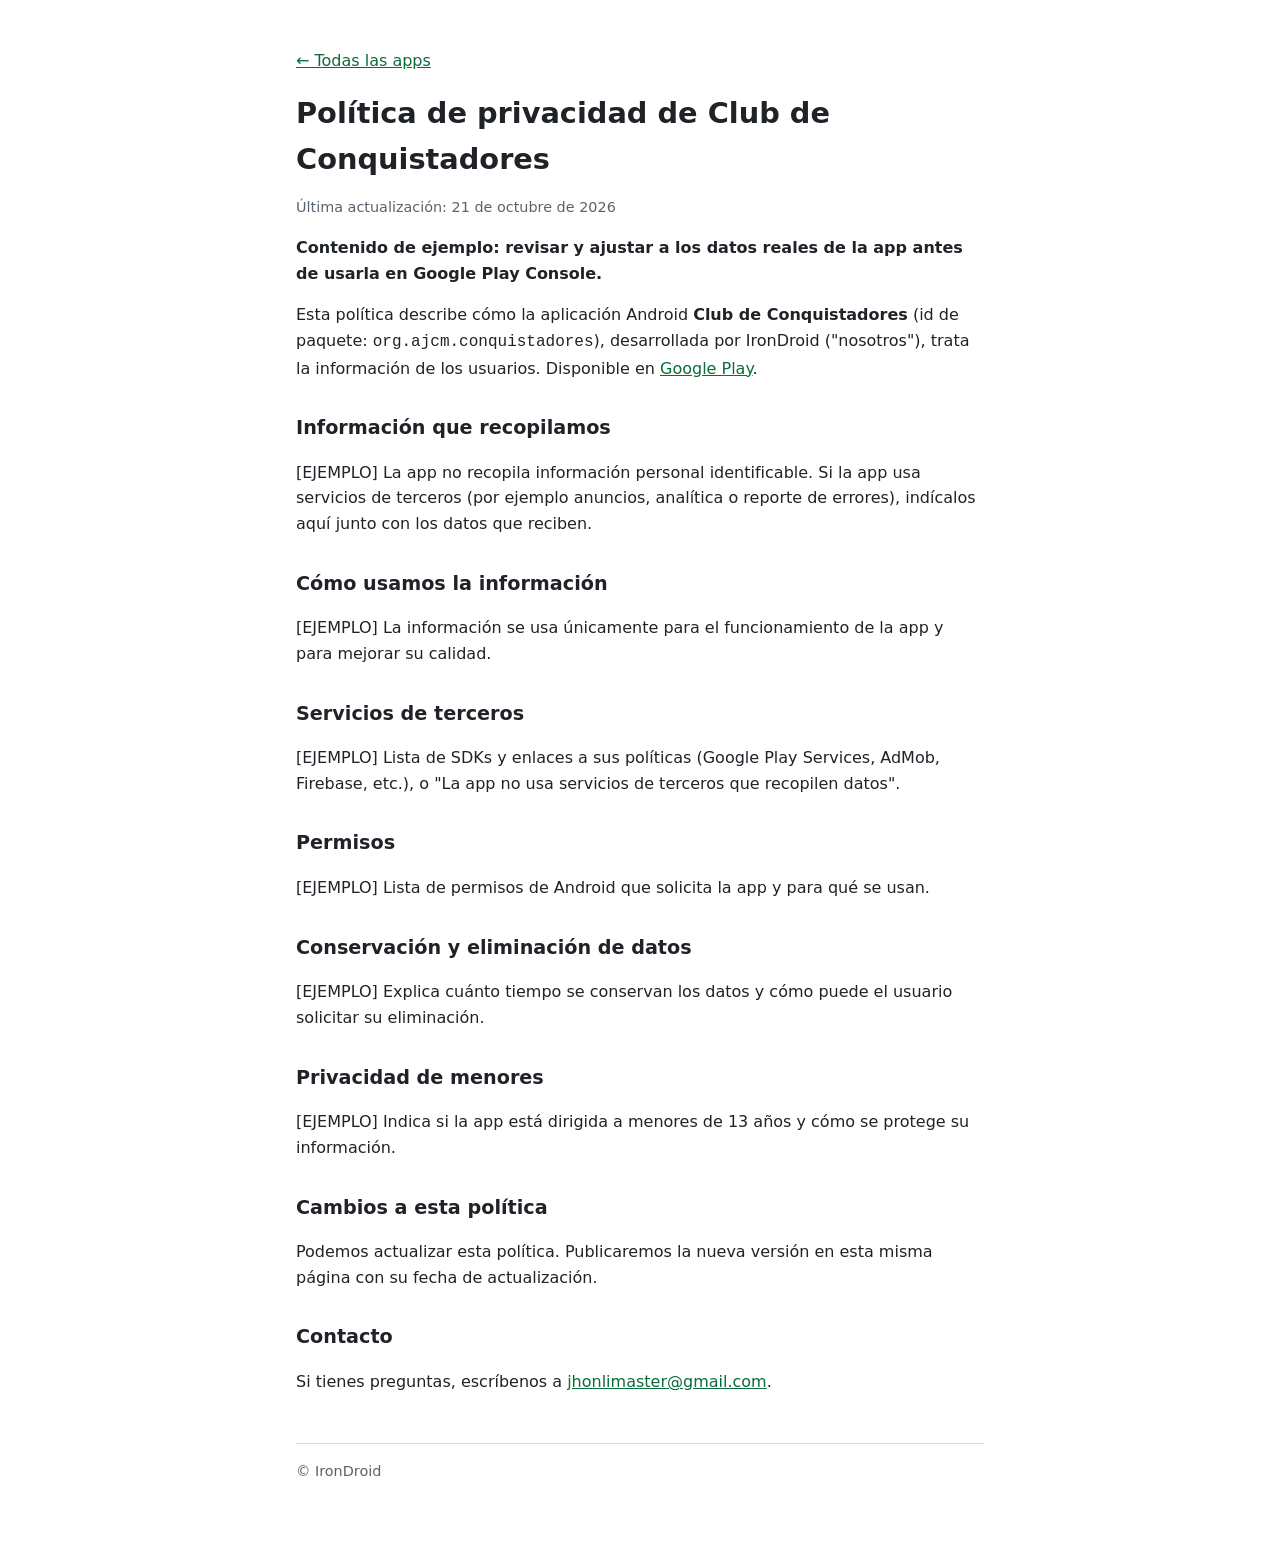
==== club-de-conquistadores/index.html @ 16258e54 "Add privacy policy site for IronDroid apps Co-Authored-By: Claude Sonnet 5.5 <noreply@anthropic.com>" ====
<!doctype html>
<html lang="es">
<head>
<meta charset="utf-8">
<meta name="viewport" content="width=device-width, initial-scale=1">
<title>Política de privacidad – Club de Conquistadores</title>
<link rel="stylesheet" href="../assets/style.css">
</head>
<body>
<main>
<p><a href="../">← Todas las apps</a></p>
<h1>Política de privacidad de Club de Conquistadores</h1>
<p class="muted">Última actualización: 21 de octubre de 2026</p>
<p><strong>Contenido de ejemplo: revisar y ajustar a los datos reales de la app antes de usarla en Google Play Console.</strong></p>

<p>Esta política describe cómo la aplicación Android <strong>Club de Conquistadores</strong> (id de paquete: <code>org.ajcm.conquistadores</code>), desarrollada por IronDroid ("nosotros"), trata la información de los usuarios. Disponible en <a href="https://play.google.com/store/apps/details?id=org.ajcm.conquistadores">Google Play</a>.</p>

<h2>Información que recopilamos</h2>
<p>[EJEMPLO] La app no recopila información personal identificable. Si la app usa servicios de terceros (por ejemplo anuncios, analítica o reporte de errores), indícalos aquí junto con los datos que reciben.</p>

<h2>Cómo usamos la información</h2>
<p>[EJEMPLO] La información se usa únicamente para el funcionamiento de la app y para mejorar su calidad.</p>

<h2>Servicios de terceros</h2>
<p>[EJEMPLO] Lista de SDKs y enlaces a sus políticas (Google Play Services, AdMob, Firebase, etc.), o "La app no usa servicios de terceros que recopilen datos".</p>

<h2>Permisos</h2>
<p>[EJEMPLO] Lista de permisos de Android que solicita la app y para qué se usan.</p>

<h2>Conservación y eliminación de datos</h2>
<p>[EJEMPLO] Explica cuánto tiempo se conservan los datos y cómo puede el usuario solicitar su eliminación.</p>

<h2>Privacidad de menores</h2>
<p>[EJEMPLO] Indica si la app está dirigida a menores de 13 años y cómo se protege su información.</p>

<h2>Cambios a esta política</h2>
<p>Podemos actualizar esta política. Publicaremos la nueva versión en esta misma página con su fecha de actualización.</p>

<h2>Contacto</h2>
<p>Si tienes preguntas, escríbenos a <a href="mailto:jhonlimaster@gmail.com">jhonlimaster@gmail.com</a>.</p>

<footer class="muted">© IronDroid</footer>
</main>
</body>
</html>
---- assets/style.css ----
:root { --bg:#fff; --fg:#1f2328; --muted:#59636e; --accent:#0b6b3a; --line:#d1d9e0; }
@media (prefers-color-scheme: dark) {
  :root { --bg:#0d1117; --fg:#e6edf3; --muted:#9198a1; --accent:#4ade80; --line:#30363d; }
}
* { box-sizing: border-box; }
body { margin:0; background:var(--bg); color:var(--fg); font:16px/1.6 system-ui,-apple-system,Segoe UI,Roboto,sans-serif; }
main { max-width:720px; margin:0 auto; padding:32px 16px 64px; }
h1 { font-size:1.8rem; margin:0 0 .5rem; }
h2 { font-size:1.2rem; margin-top:2rem; }
a { color:var(--accent); }
.muted { color:var(--muted); font-size:.9rem; }
.apps { list-style:none; padding:0; margin:1.5rem 0; display:grid; gap:12px; }
.apps a { display:block; padding:14px 16px; border:1px solid var(--line); border-radius:10px; text-decoration:none; font-weight:600; }
.apps a:hover { border-color:var(--accent); }
.apps span { display:block; font-weight:400; color:var(--muted); font-size:.9rem; }
footer { margin-top:3rem; padding-top:1rem; border-top:1px solid var(--line); }
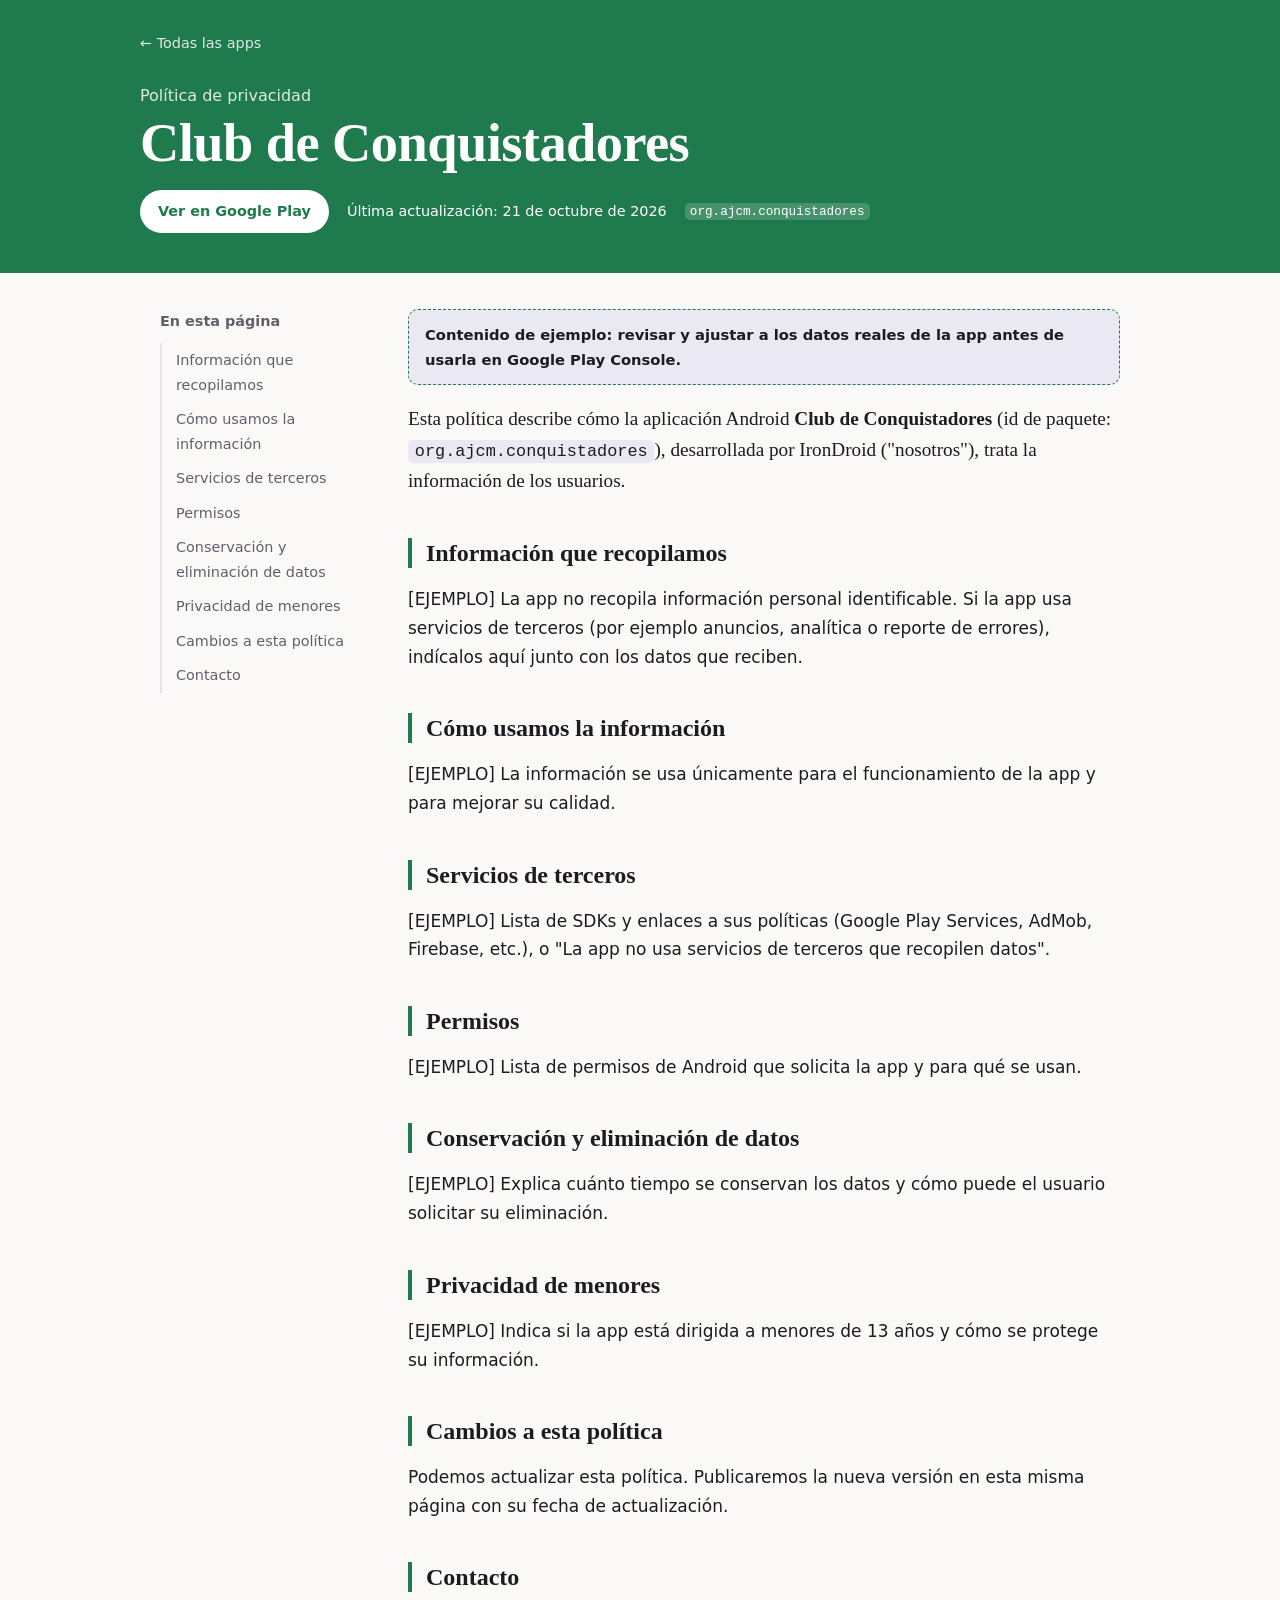
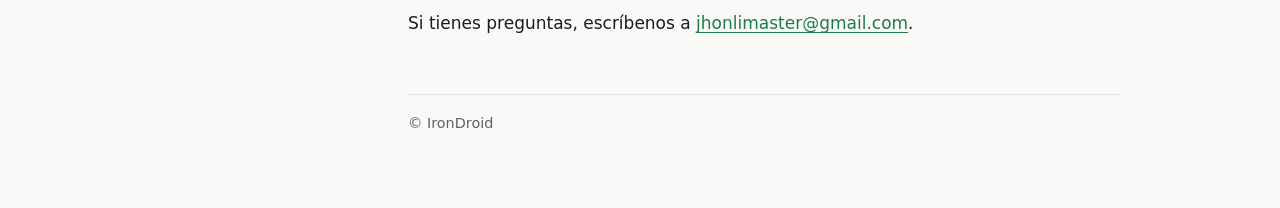
==== commit 07a29672: "Redesign privacy policy pages and home Co-Authored-By: Claude Sonnet 5.5 <noreply@anthropic.com>" ====
--- a/club-de-conquistadores/index.html
+++ b/club-de-conquistadores/index.html
@@ -6,40 +6,45 @@
 <title>Política de privacidad – Club de Conquistadores</title>
 <link rel="stylesheet" href="../assets/style.css">
 </head>
-<body>
-<main>
-<p><a href="../">← Todas las apps</a></p>
-<h1>Política de privacidad de Club de Conquistadores</h1>
-<p class="muted">Última actualización: 21 de octubre de 2026</p>
-<p><strong>Contenido de ejemplo: revisar y ajustar a los datos reales de la app antes de usarla en Google Play Console.</strong></p>
+<body class="app-club">
+<header class="hero"><div>
+<a class="back" href="../">← Todas las apps</a>
+<h1><small>Política de privacidad</small>Club de Conquistadores</h1>
+<div class="meta"><a class="btn" href="https://play.google.com/store/apps/details?id=org.ajcm.conquistadores">Ver en Google Play</a><span>Última actualización: 21 de octubre de 2026</span><code>org.ajcm.conquistadores</code></div>
+</div></header>
+<div class="layout">
+<nav class="toc" aria-label="Contenido"><p>En esta página</p><ol><li><a href="#informacion-que-recopilamos">Información que recopilamos</a></li><li><a href="#como-usamos-la-informacion">Cómo usamos la información</a></li><li><a href="#servicios-de-terceros">Servicios de terceros</a></li><li><a href="#permisos">Permisos</a></li><li><a href="#conservacion-y-eliminacion-de-datos">Conservación y eliminación de datos</a></li><li><a href="#privacidad-de-menores">Privacidad de menores</a></li><li><a href="#cambios-a-esta-politica">Cambios a esta política</a></li><li><a href="#contacto">Contacto</a></li></ol></nav>
+<article>
+<div class="notice"><p><strong>Contenido de ejemplo: revisar y ajustar a los datos reales de la app antes de usarla en Google Play Console.</strong></p></div>
+<p>Esta política describe cómo la aplicación Android <strong>Club de Conquistadores</strong> (id de paquete: <code>org.ajcm.conquistadores</code>), desarrollada por IronDroid ("nosotros"), trata la información de los usuarios.</p>
 
-<p>Esta política describe cómo la aplicación Android <strong>Club de Conquistadores</strong> (id de paquete: <code>org.ajcm.conquistadores</code>), desarrollada por IronDroid ("nosotros"), trata la información de los usuarios. Disponible en <a href="https://play.google.com/store/apps/details?id=org.ajcm.conquistadores">Google Play</a>.</p>
 
-<h2>Información que recopilamos</h2>
+<h2 id="informacion-que-recopilamos">Información que recopilamos</h2>
 <p>[EJEMPLO] La app no recopila información personal identificable. Si la app usa servicios de terceros (por ejemplo anuncios, analítica o reporte de errores), indícalos aquí junto con los datos que reciben.</p>
 
-<h2>Cómo usamos la información</h2>
+<h2 id="como-usamos-la-informacion">Cómo usamos la información</h2>
 <p>[EJEMPLO] La información se usa únicamente para el funcionamiento de la app y para mejorar su calidad.</p>
 
-<h2>Servicios de terceros</h2>
+<h2 id="servicios-de-terceros">Servicios de terceros</h2>
 <p>[EJEMPLO] Lista de SDKs y enlaces a sus políticas (Google Play Services, AdMob, Firebase, etc.), o "La app no usa servicios de terceros que recopilen datos".</p>
 
-<h2>Permisos</h2>
+<h2 id="permisos">Permisos</h2>
 <p>[EJEMPLO] Lista de permisos de Android que solicita la app y para qué se usan.</p>
 
-<h2>Conservación y eliminación de datos</h2>
+<h2 id="conservacion-y-eliminacion-de-datos">Conservación y eliminación de datos</h2>
 <p>[EJEMPLO] Explica cuánto tiempo se conservan los datos y cómo puede el usuario solicitar su eliminación.</p>
 
-<h2>Privacidad de menores</h2>
+<h2 id="privacidad-de-menores">Privacidad de menores</h2>
 <p>[EJEMPLO] Indica si la app está dirigida a menores de 13 años y cómo se protege su información.</p>
 
-<h2>Cambios a esta política</h2>
+<h2 id="cambios-a-esta-politica">Cambios a esta política</h2>
 <p>Podemos actualizar esta política. Publicaremos la nueva versión en esta misma página con su fecha de actualización.</p>
 
-<h2>Contacto</h2>
+<h2 id="contacto">Contacto</h2>
 <p>Si tienes preguntas, escríbenos a <a href="mailto:jhonlimaster@gmail.com">jhonlimaster@gmail.com</a>.</p>
 
 <footer class="muted">© IronDroid</footer>
-</main>
+</article>
+</div>
 </body>
 </html>
--- a/assets/style.css
+++ b/assets/style.css
@@ -1,16 +1,72 @@
-:root { --bg:#fff; --fg:#1f2328; --muted:#59636e; --accent:#0b6b3a; --line:#d1d9e0; }
+:root {
+  --bg:#faf9f7; --surface:#fff; --fg:#1c1b1f; --muted:#625f6b; --line:#e4e1ea;
+  --accent:#4338ca; --accent-ink:#fff; --tint:color-mix(in srgb, var(--accent) 9%, var(--bg));
+  --serif:"Iowan Old Style","Palatino Linotype",Palatino,"Book Antiqua",Georgia,serif;
+  --sans:system-ui,-apple-system,"Segoe UI",Roboto,sans-serif;
+}
 @media (prefers-color-scheme: dark) {
-  :root { --bg:#0d1117; --fg:#e6edf3; --muted:#9198a1; --accent:#4ade80; --line:#30363d; }
+  :root { --bg:#111015; --surface:#1a1920; --fg:#ece9f2; --muted:#a29fae; --line:#2e2c38; --accent-ink:#111015; }
 }
-* { box-sizing: border-box; }
-body { margin:0; background:var(--bg); color:var(--fg); font:16px/1.6 system-ui,-apple-system,Segoe UI,Roboto,sans-serif; }
-main { max-width:720px; margin:0 auto; padding:32px 16px 64px; }
-h1 { font-size:1.8rem; margin:0 0 .5rem; }
-h2 { font-size:1.2rem; margin-top:2rem; }
-a { color:var(--accent); }
+.app-hiad    { --accent:#a3213f; }
+.app-joven   { --accent:#6d4aff; }
+.app-coleapp { --accent:#d9480f; }
+.app-club    { --accent:#1f7a4d; }
+.app-pathfinder { --accent:#1e4fb8; }
+@media (prefers-color-scheme: dark) {
+  .app-hiad    { --accent:#f0728a; }
+  .app-joven   { --accent:#a590ff; }
+  .app-coleapp { --accent:#ff9a5c; }
+  .app-club    { --accent:#4fd18b; }
+  .app-pathfinder { --accent:#7aa5ff; }
+}
+* { box-sizing:border-box; }
+html { scroll-behavior:smooth; }
+body { margin:0; background:var(--bg); color:var(--fg); font:17px/1.7 var(--sans); }
+a { color:var(--accent); text-underline-offset:3px; }
+code { font:.88em ui-monospace,SFMono-Regular,Menlo,monospace; background:var(--tint); padding:.1em .4em; border-radius:5px; }
 .muted { color:var(--muted); font-size:.9rem; }
-.apps { list-style:none; padding:0; margin:1.5rem 0; display:grid; gap:12px; }
-.apps a { display:block; padding:14px 16px; border:1px solid var(--line); border-radius:10px; text-decoration:none; font-weight:600; }
-.apps a:hover { border-color:var(--accent); }
-.apps span { display:block; font-weight:400; color:var(--muted); font-size:.9rem; }
-footer { margin-top:3rem; padding-top:1rem; border-top:1px solid var(--line); }
+
+/* Cabecera de cada política */
+.hero { background:var(--accent); color:var(--accent-ink); padding:28px 20px 40px; }
+.hero > div { max-width:1000px; margin:0 auto; }
+.hero a.back { color:inherit; opacity:.85; font-size:.9rem; text-decoration:none; }
+.hero a.back:hover { opacity:1; text-decoration:underline; }
+.hero h1 { margin:28px 0 6px; font:700 clamp(2rem,6vw,3.4rem)/1.05 var(--serif); letter-spacing:-.01em; }
+.hero h1 small { display:block; font:500 1rem/1.4 var(--sans); letter-spacing:0; opacity:.85; margin-bottom:8px; }
+.hero .meta { display:flex; flex-wrap:wrap; gap:10px 18px; align-items:center; margin-top:18px; font-size:.9rem; }
+.hero .meta code { background:rgb(255 255 255 / .18); color:inherit; }
+.btn { display:inline-block; padding:9px 18px; border-radius:999px; background:var(--accent-ink); color:var(--accent); font-weight:600; text-decoration:none; }
+.btn:hover { transform:translateY(-1px); }
+@media (prefers-color-scheme: dark) { .hero { color:#111015; } .hero .meta code { background:rgb(0 0 0 / .15); } }
+
+/* Cuerpo */
+.layout { max-width:1000px; margin:0 auto; padding:36px 20px 72px; display:grid; grid-template-columns:200px minmax(0,1fr); gap:48px; }
+.toc { position:sticky; top:24px; align-self:start; font-size:.9rem; }
+.toc p { margin:0 0 10px; font-weight:600; color:var(--muted); }
+.toc ol { list-style:none; margin:0; padding:0; border-left:2px solid var(--line); }
+.toc a { display:block; padding:5px 0 5px 14px; margin-left:-2px; border-left:2px solid transparent; color:var(--muted); text-decoration:none; }
+.toc a:hover { color:var(--accent); border-left-color:var(--accent); }
+article { max-width:68ch; }
+article > p:first-of-type { font:1.2rem/1.6 var(--serif); }
+article h2 { font:700 1.5rem/1.25 var(--serif); margin:2.6rem 0 .6rem; padding-left:14px; border-left:4px solid var(--accent); scroll-margin-top:20px; }
+.notice { background:var(--tint); border:1px dashed var(--accent); border-radius:10px; padding:12px 16px; font-size:.92rem; }
+.notice p { margin:0; }
+footer { margin-top:3.5rem; padding-top:1rem; border-top:1px solid var(--line); }
+@media (max-width:760px) {
+  .layout { grid-template-columns:1fr; gap:20px; padding-top:24px; }
+  .toc { position:static; }
+  .toc ol { display:flex; flex-wrap:wrap; gap:6px; border:0; }
+  .toc a { border:1px solid var(--line); border-radius:999px; padding:4px 12px; margin:0; }
+}
+
+/* Página principal */
+.home { max-width:860px; margin:0 auto; padding:56px 20px 72px; }
+.home h1 { font:700 clamp(2.2rem,7vw,3.6rem)/1.05 var(--serif); margin:0 0 12px; letter-spacing:-.01em; }
+.home > p { color:var(--muted); max-width:52ch; }
+.apps { list-style:none; padding:0; margin:2.2rem 0; display:grid; gap:14px; grid-template-columns:repeat(auto-fill,minmax(250px,1fr)); }
+.apps li { background:var(--surface); border:1px solid var(--line); border-top:6px solid var(--accent); border-radius:12px; }
+.apps a { display:block; height:100%; padding:18px; color:var(--fg); text-decoration:none; font:700 1.15rem/1.3 var(--serif); }
+.apps li:hover { border-color:var(--accent); transform:translateY(-2px); }
+.apps span { display:block; margin-top:6px; font:400 .92rem/1.5 var(--sans); color:var(--muted); }
+.apps li { transition:transform .15s; }
+@media (prefers-reduced-motion:reduce) { .apps li, .btn { transition:none; transform:none !important; } html { scroll-behavior:auto; } }
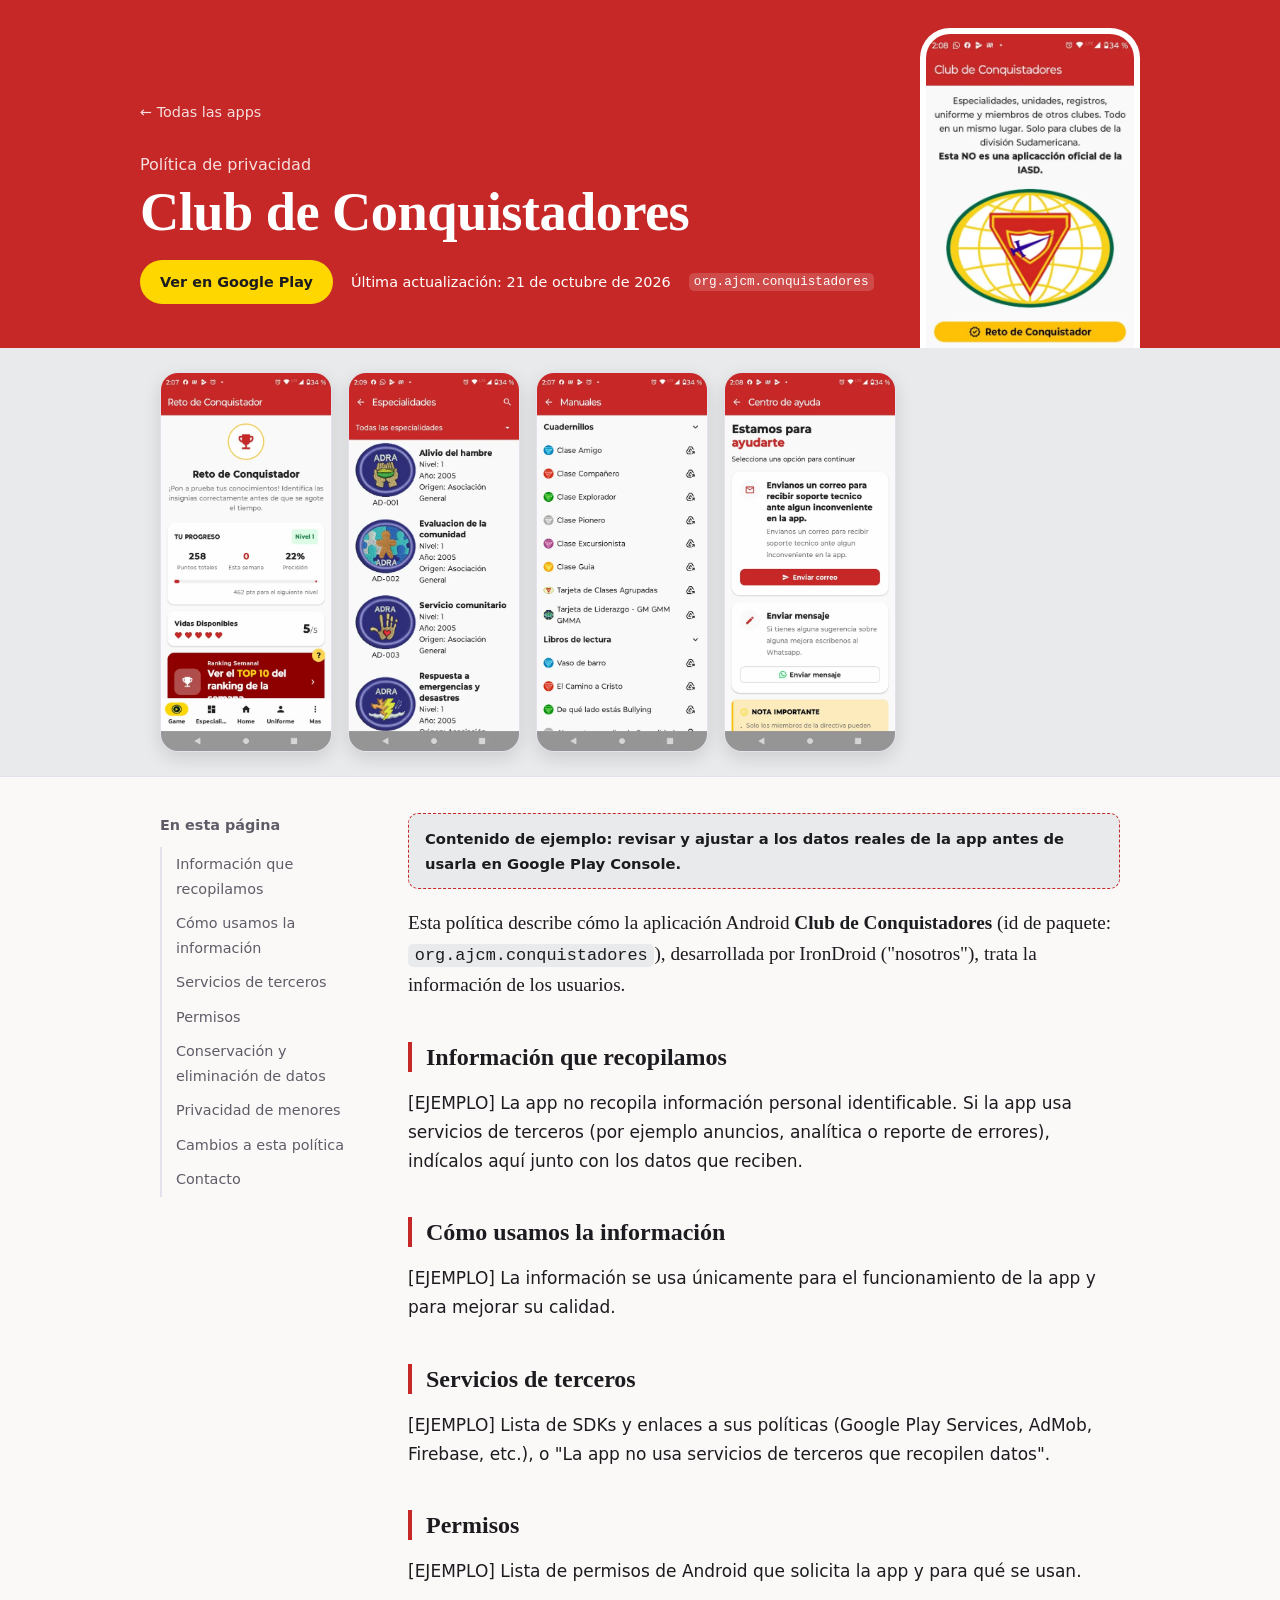
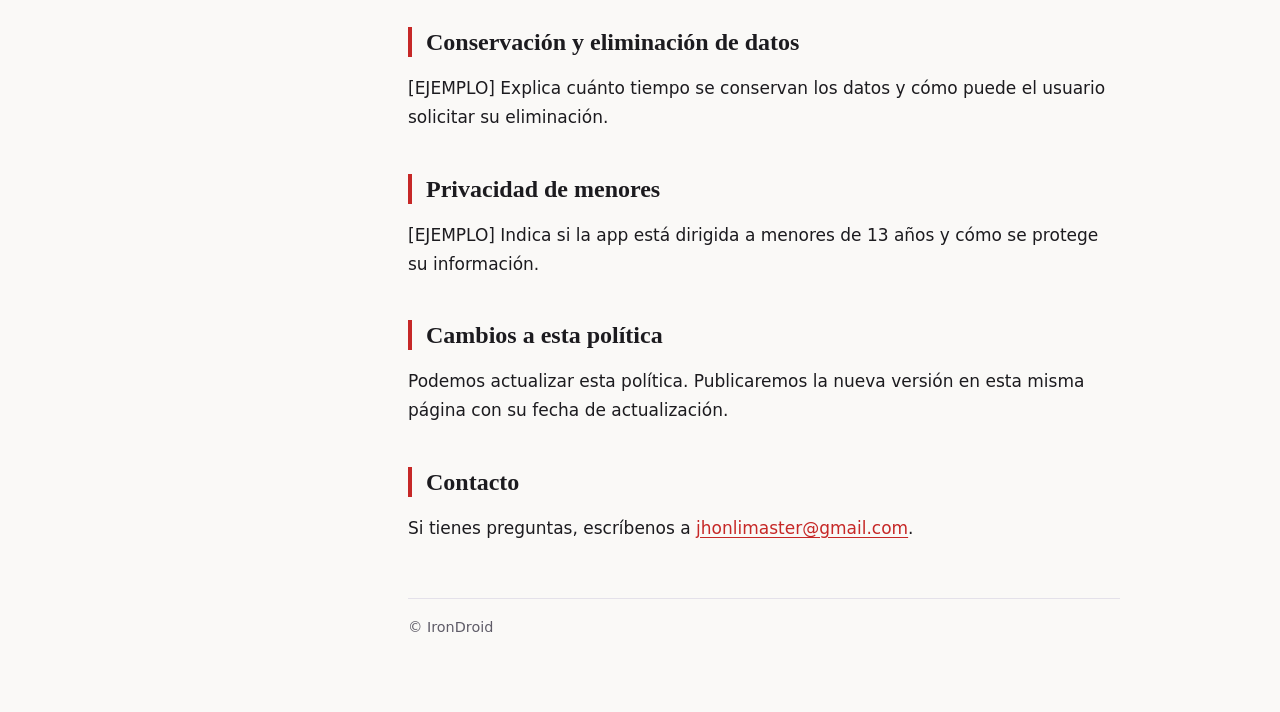
==== commit 76926d9d: "Redesign with app colors and screenshots Co-Authored-By: Claude Sonnet 5.5 <noreply@anthropic.com>" ====
--- a/club-de-conquistadores/index.html
+++ b/club-de-conquistadores/index.html
@@ -7,11 +7,22 @@
 <link rel="stylesheet" href="../assets/style.css">
 </head>
 <body class="app-club">
-<header class="hero"><div>
+<header class="hero"><div class="hero-in">
+<div class="hero-text">
 <a class="back" href="../">← Todas las apps</a>
 <h1><small>Política de privacidad</small>Club de Conquistadores</h1>
 <div class="meta"><a class="btn" href="https://play.google.com/store/apps/details?id=org.ajcm.conquistadores">Ver en Google Play</a><span>Última actualización: 21 de octubre de 2026</span><code>org.ajcm.conquistadores</code></div>
+</div>
+<img class="hero-shot" src="../assets/img/club-de-conquistadores/web/1.webp" width="480" height="1067" alt="Pantalla principal del Club de Conquistadores">
 </div></header>
+<section class="shots" aria-label="Capturas de pantalla de Club de Conquistadores">
+<ul tabindex="0">
+<li><img src="../assets/img/club-de-conquistadores/web/2.webp" width="480" height="1067" alt="Reto de Conquistador con progreso y vidas" loading="lazy"></li>
+<li><img src="../assets/img/club-de-conquistadores/web/3.webp" width="480" height="1067" alt="Catálogo de especialidades" loading="lazy"></li>
+<li><img src="../assets/img/club-de-conquistadores/web/4.webp" width="480" height="1067" alt="Manuales, cuadernillos y libros de lectura" loading="lazy"></li>
+<li><img src="../assets/img/club-de-conquistadores/web/5.webp" width="480" height="1067" alt="Centro de ayuda" loading="lazy"></li>
+</ul>
+</section>
 <div class="layout">
 <nav class="toc" aria-label="Contenido"><p>En esta página</p><ol><li><a href="#informacion-que-recopilamos">Información que recopilamos</a></li><li><a href="#como-usamos-la-informacion">Cómo usamos la información</a></li><li><a href="#servicios-de-terceros">Servicios de terceros</a></li><li><a href="#permisos">Permisos</a></li><li><a href="#conservacion-y-eliminacion-de-datos">Conservación y eliminación de datos</a></li><li><a href="#privacidad-de-menores">Privacidad de menores</a></li><li><a href="#cambios-a-esta-politica">Cambios a esta política</a></li><li><a href="#contacto">Contacto</a></li></ol></nav>
 <article>
--- a/assets/style.css
+++ b/assets/style.css
@@ -1,43 +1,57 @@
+/* Tokens base. Cada app define --brand, --link, --cta y --on-cta (claro y oscuro) */
 :root {
-  --bg:#faf9f7; --surface:#fff; --fg:#1c1b1f; --muted:#625f6b; --line:#e4e1ea;
-  --accent:#4338ca; --accent-ink:#fff; --tint:color-mix(in srgb, var(--accent) 9%, var(--bg));
+  --bg:#faf9f7; --surface:#fff; --fg:#1c1b1f; --muted:#5f5c68; --line:#e4e1ea;
+  --brand:#1e3a5f; --on-brand:#fff; --link:#1e3a5f; --cta:#fff; --on-cta:#1e3a5f;
+  --tint:color-mix(in srgb, var(--link) 8%, var(--bg));
   --serif:"Iowan Old Style","Palatino Linotype",Palatino,"Book Antiqua",Georgia,serif;
   --sans:system-ui,-apple-system,"Segoe UI",Roboto,sans-serif;
 }
 @media (prefers-color-scheme: dark) {
-  :root { --bg:#111015; --surface:#1a1920; --fg:#ece9f2; --muted:#a29fae; --line:#2e2c38; --accent-ink:#111015; }
+  :root { --bg:#111015; --surface:#1a1920; --fg:#ece9f2; --muted:#a8a5b3; --line:#2e2c38; --link:#9db8e0; }
 }
-.app-hiad    { --accent:#a3213f; }
-.app-joven   { --accent:#6d4aff; }
-.app-coleapp { --accent:#d9480f; }
-.app-club    { --accent:#1f7a4d; }
-.app-pathfinder { --accent:#1e4fb8; }
+
+/* Colores tomados de cada app */
+.app-hiad       { --brand:#00796b; --link:#00796b; --cta:#ff5722; --on-cta:#1c1b1f; }
+.app-joven      { --brand:#000461; --link:#000461; --cta:#ffd54f; --on-cta:#000461; }
+.app-coleapp    { --brand:#0b2447; --link:#0b2447; --cta:#ffd700; --on-cta:#0b2447; }
+.app-club       { --brand:#c62827; --link:#c62827; --cta:#ffd700; --on-cta:#1c1b1f; }
+.app-pathfinder { --brand:#6750a4; --link:#6750a4; --cta:#e8def8; --on-cta:#1d1b20; }
 @media (prefers-color-scheme: dark) {
-  .app-hiad    { --accent:#f0728a; }
-  .app-joven   { --accent:#a590ff; }
-  .app-coleapp { --accent:#ff9a5c; }
-  .app-club    { --accent:#4fd18b; }
-  .app-pathfinder { --accent:#7aa5ff; }
+  .app-hiad       { --brand:#00574d; --link:#4db6ac; }
+  .app-joven      { --brand:#000461; --link:#9fa8ff; }
+  .app-coleapp    { --brand:#0b2447; --link:#ffd700; }
+  .app-club       { --brand:#8e1a1a; --link:#ff8a80; }
+  .app-pathfinder { --brand:#4f378b; --link:#d0bcff; }
 }
+
 * { box-sizing:border-box; }
 html { scroll-behavior:smooth; }
 body { margin:0; background:var(--bg); color:var(--fg); font:17px/1.7 var(--sans); }
-a { color:var(--accent); text-underline-offset:3px; }
+a { color:var(--link); text-underline-offset:3px; }
+a:focus-visible, .shots ul:focus-visible { outline:3px solid var(--link); outline-offset:3px; border-radius:4px; }
+.hero a:focus-visible { outline-color:var(--cta); }
 code { font:.88em ui-monospace,SFMono-Regular,Menlo,monospace; background:var(--tint); padding:.1em .4em; border-radius:5px; }
 .muted { color:var(--muted); font-size:.9rem; }
 
 /* Cabecera de cada política */
-.hero { background:var(--accent); color:var(--accent-ink); padding:28px 20px 40px; }
-.hero > div { max-width:1000px; margin:0 auto; }
+.hero { background:var(--brand); color:var(--on-brand); padding:28px 20px 0; overflow:hidden; }
+.hero-in { max-width:1000px; margin:0 auto; display:grid; grid-template-columns:minmax(0,1fr) 220px; gap:32px; align-items:end; }
+.hero-text { padding-bottom:44px; }
 .hero a.back { color:inherit; opacity:.85; font-size:.9rem; text-decoration:none; }
 .hero a.back:hover { opacity:1; text-decoration:underline; }
 .hero h1 { margin:28px 0 6px; font:700 clamp(2rem,6vw,3.4rem)/1.05 var(--serif); letter-spacing:-.01em; }
 .hero h1 small { display:block; font:500 1rem/1.4 var(--sans); letter-spacing:0; opacity:.85; margin-bottom:8px; }
 .hero .meta { display:flex; flex-wrap:wrap; gap:10px 18px; align-items:center; margin-top:18px; font-size:.9rem; }
-.hero .meta code { background:rgb(255 255 255 / .18); color:inherit; }
-.btn { display:inline-block; padding:9px 18px; border-radius:999px; background:var(--accent-ink); color:var(--accent); font-weight:600; text-decoration:none; }
+.hero .meta code { background:rgb(255 255 255 / .16); color:inherit; }
+.btn { display:inline-block; padding:10px 20px; border-radius:999px; background:var(--cta); color:var(--on-cta); font-weight:700; text-decoration:none; transition:transform .15s; }
 .btn:hover { transform:translateY(-1px); }
-@media (prefers-color-scheme: dark) { .hero { color:#111015; } .hero .meta code { background:rgb(0 0 0 / .15); } }
+.hero-shot { display:block; width:220px; height:320px; object-fit:cover; object-position:top; border:6px solid rgb(255 255 255 / .22); border-bottom:0; border-radius:30px 30px 0 0; background:var(--surface); }
+
+/* Capturas */
+.shots { background:var(--tint); border-bottom:1px solid var(--line); }
+.shots ul { list-style:none; margin:0; padding:24px max(20px, calc((100% - 1000px) / 2 + 20px)); scroll-padding-inline:max(20px, calc((100% - 1000px) / 2 + 20px)); display:flex; gap:16px; overflow-x:auto; scroll-snap-type:x proximity; scrollbar-width:thin; }
+.shots li { flex:0 0 auto; scroll-snap-align:start; }
+.shots img { display:block; height:380px; width:auto; border-radius:18px; border:1px solid var(--line); background:var(--surface); box-shadow:0 6px 18px rgb(0 0 0 / .12); }
 
 /* Cuerpo */
 .layout { max-width:1000px; margin:0 auto; padding:36px 20px 72px; display:grid; grid-template-columns:200px minmax(0,1fr); gap:48px; }
@@ -45,14 +59,18 @@
 .toc p { margin:0 0 10px; font-weight:600; color:var(--muted); }
 .toc ol { list-style:none; margin:0; padding:0; border-left:2px solid var(--line); }
 .toc a { display:block; padding:5px 0 5px 14px; margin-left:-2px; border-left:2px solid transparent; color:var(--muted); text-decoration:none; }
-.toc a:hover { color:var(--accent); border-left-color:var(--accent); }
+.toc a:hover { color:var(--link); border-left-color:var(--link); }
 article { max-width:68ch; }
 article > p:first-of-type { font:1.2rem/1.6 var(--serif); }
-article h2 { font:700 1.5rem/1.25 var(--serif); margin:2.6rem 0 .6rem; padding-left:14px; border-left:4px solid var(--accent); scroll-margin-top:20px; }
-.notice { background:var(--tint); border:1px dashed var(--accent); border-radius:10px; padding:12px 16px; font-size:.92rem; }
+article h2 { font:700 1.5rem/1.25 var(--serif); margin:2.6rem 0 .6rem; padding-left:14px; border-left:4px solid var(--link); scroll-margin-top:20px; }
+.notice { background:var(--tint); border:1px dashed var(--link); border-radius:10px; padding:12px 16px; font-size:.92rem; }
 .notice p { margin:0; }
 footer { margin-top:3.5rem; padding-top:1rem; border-top:1px solid var(--line); }
 @media (max-width:760px) {
+  .hero-in { grid-template-columns:1fr; gap:0; }
+  .hero-text { padding-bottom:28px; }
+  .hero-shot { margin:0 auto; width:200px; height:230px; }
+  .shots img { height:300px; }
   .layout { grid-template-columns:1fr; gap:20px; padding-top:24px; }
   .toc { position:static; }
   .toc ol { display:flex; flex-wrap:wrap; gap:6px; border:0; }
@@ -60,13 +78,15 @@
 }
 
 /* Página principal */
-.home { max-width:860px; margin:0 auto; padding:56px 20px 72px; }
+.home { max-width:960px; margin:0 auto; padding:56px 20px 72px; }
 .home h1 { font:700 clamp(2.2rem,7vw,3.6rem)/1.05 var(--serif); margin:0 0 12px; letter-spacing:-.01em; }
 .home > p { color:var(--muted); max-width:52ch; }
-.apps { list-style:none; padding:0; margin:2.2rem 0; display:grid; gap:14px; grid-template-columns:repeat(auto-fill,minmax(250px,1fr)); }
-.apps li { background:var(--surface); border:1px solid var(--line); border-top:6px solid var(--accent); border-radius:12px; }
-.apps a { display:block; height:100%; padding:18px; color:var(--fg); text-decoration:none; font:700 1.15rem/1.3 var(--serif); }
-.apps li:hover { border-color:var(--accent); transform:translateY(-2px); }
-.apps span { display:block; margin-top:6px; font:400 .92rem/1.5 var(--sans); color:var(--muted); }
-.apps li { transition:transform .15s; }
-@media (prefers-reduced-motion:reduce) { .apps li, .btn { transition:none; transform:none !important; } html { scroll-behavior:auto; } }
+.apps { list-style:none; padding:0; margin:2.2rem 0; display:grid; gap:18px; grid-template-columns:repeat(auto-fill,minmax(270px,1fr)); }
+.apps li { background:var(--surface); border:1px solid var(--line); border-radius:16px; overflow:hidden; transition:transform .15s, box-shadow .15s; }
+.apps li:hover { transform:translateY(-3px); box-shadow:0 10px 24px rgb(0 0 0 / .14); }
+.apps a { display:block; height:100%; color:var(--fg); text-decoration:none; }
+.apps .thumb { display:block; height:170px; background:var(--brand); padding-top:18px; overflow:hidden; text-align:center; }
+.apps .thumb img { width:110px; height:152px; object-fit:cover; object-position:top; border:4px solid rgb(255 255 255 / .22); border-bottom:0; border-radius:18px 18px 0 0; background:var(--surface); }
+.apps .txt { display:block; padding:16px 18px 20px; font:700 1.15rem/1.3 var(--serif); }
+.apps small { display:block; margin-top:6px; font:400 .92rem/1.5 var(--sans); color:var(--muted); }
+@media (prefers-reduced-motion:reduce) { .apps li, .btn { transition:none; } .apps li:hover, .btn:hover { transform:none; } html { scroll-behavior:auto; } }
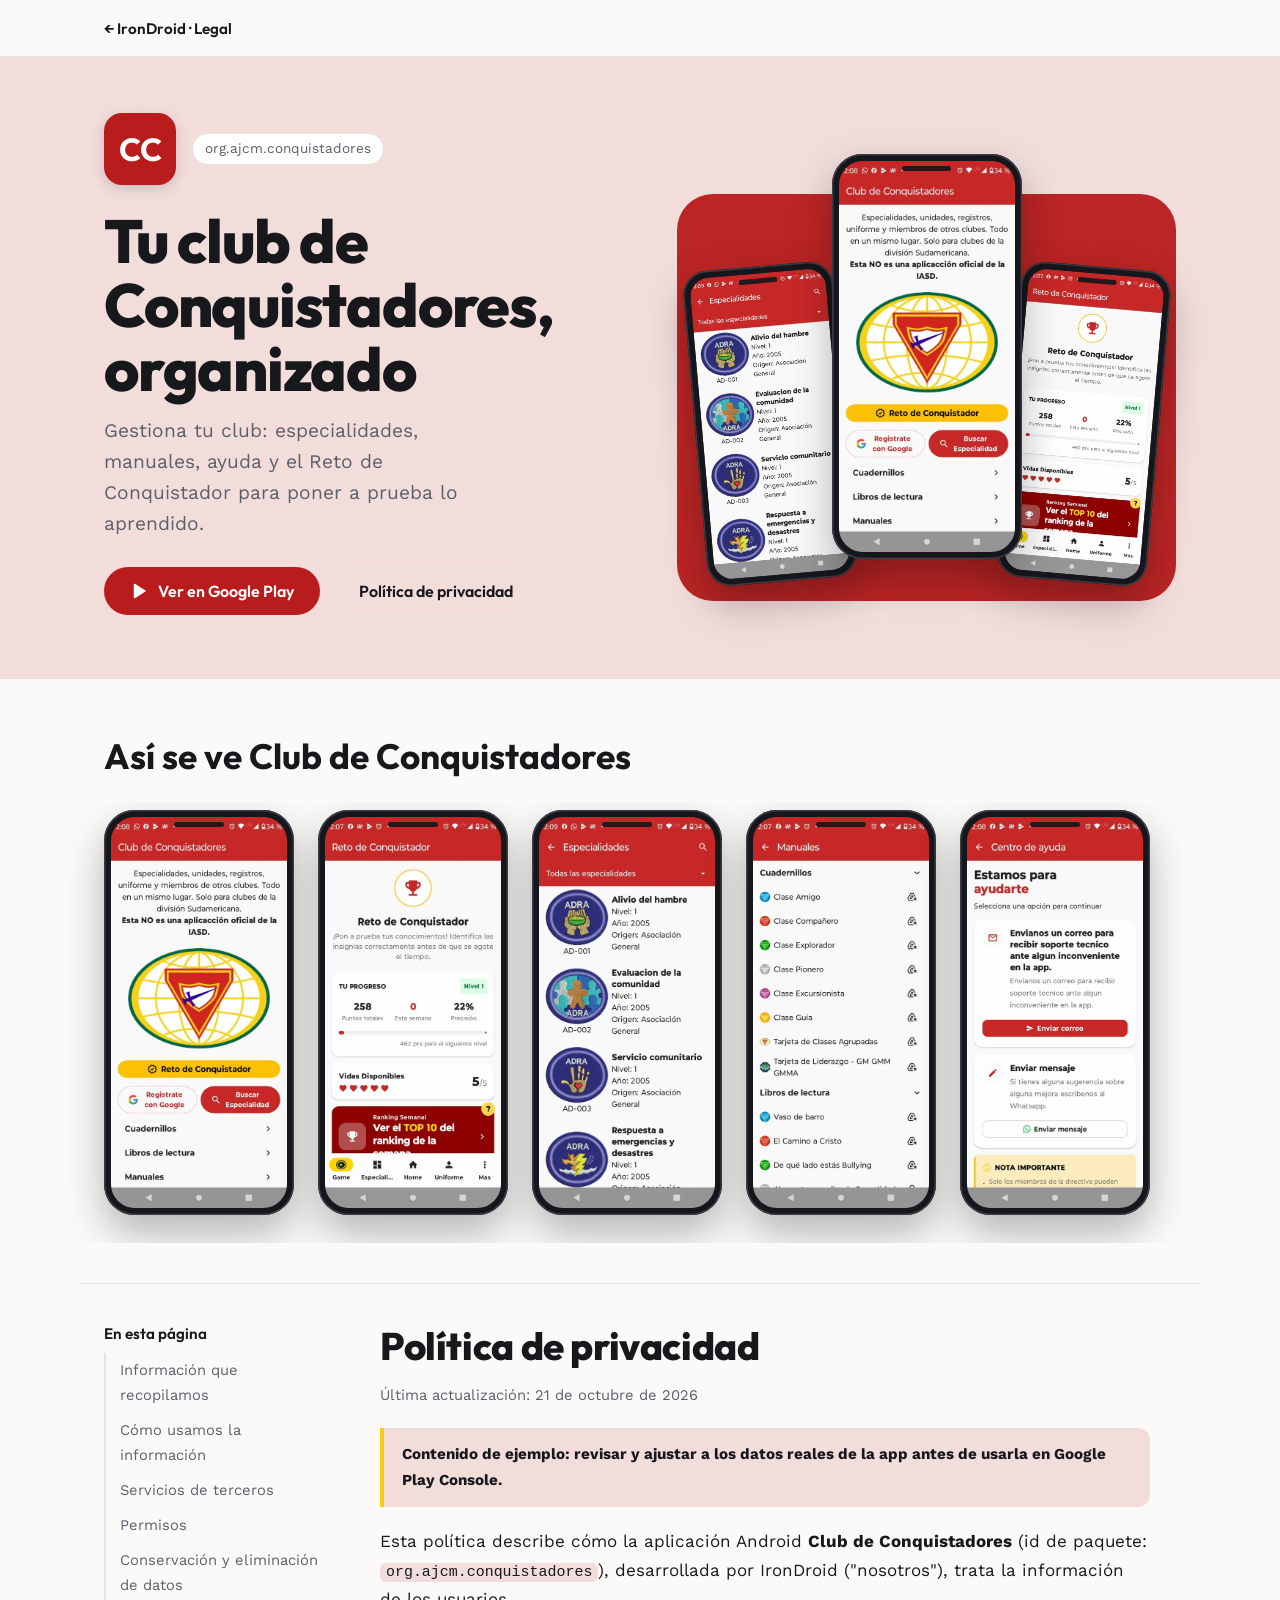
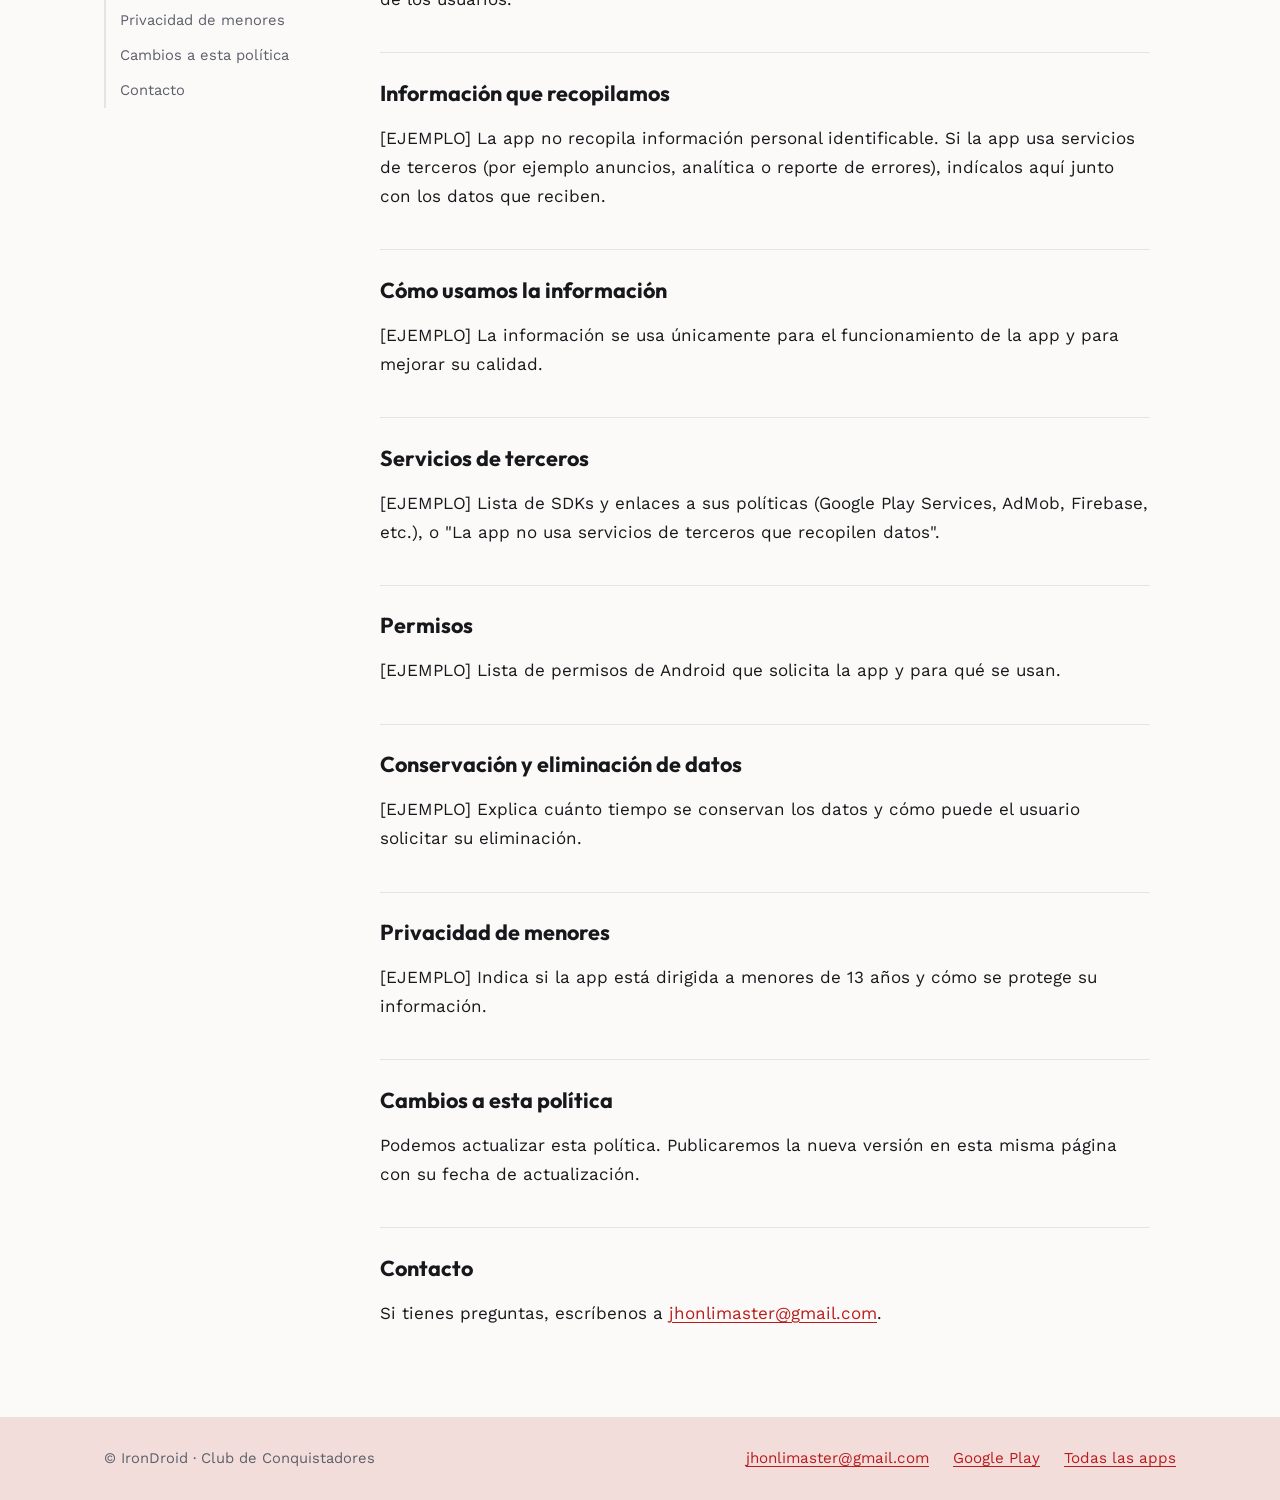
==== commit 2952e542: "Redesign as app landing pages with phone mockups Co-Authored-By: Claude Sonnet 5.5 <noreply@anthropi" ====
--- a/club-de-conquistadores/index.html
+++ b/club-de-conquistadores/index.html
@@ -4,58 +4,74 @@
 <meta charset="utf-8">
 <meta name="viewport" content="width=device-width, initial-scale=1">
 <title>Política de privacidad – Club de Conquistadores</title>
+<meta name="description" content="Política de privacidad de Club de Conquistadores. Gestiona tu club: especialidades, manuales, ayuda y el Reto de Conquistador para poner a prueba lo aprendido.">
+<link rel="preconnect" href="https://fonts.googleapis.com">
+<link rel="preconnect" href="https://fonts.gstatic.com" crossorigin>
+<link rel="stylesheet" href="https://fonts.googleapis.com/css2?family=Outfit:wght@600;700;800&family=Work+Sans:wght@400;500;600&display=swap">
 <link rel="stylesheet" href="../assets/style.css">
 </head>
 <body class="app-club">
-<header class="hero"><div class="hero-in">
-<div class="hero-text">
-<a class="back" href="../">← Todas las apps</a>
-<h1><small>Política de privacidad</small>Club de Conquistadores</h1>
-<div class="meta"><a class="btn" href="https://play.google.com/store/apps/details?id=org.ajcm.conquistadores">Ver en Google Play</a><span>Última actualización: 21 de octubre de 2026</span><code>org.ajcm.conquistadores</code></div>
+<div class="top"><div class="wrap"><a href="../">← IronDroid · Legal</a></div></div>
+<header class="hero"><div class="wrap">
+<div>
+<div class="id"><span class="icon " aria-hidden="true">CC</span><span class="chip"><code>org.ajcm.conquistadores</code></span></div>
+<h1>Tu club de Conquistadores, organizado</h1>
+<p class="lead">Gestiona tu club: especialidades, manuales, ayuda y el Reto de Conquistador para poner a prueba lo aprendido.</p>
+<div class="actions"><a class="btn" href="https://play.google.com/store/apps/details?id=org.ajcm.conquistadores"><svg viewBox="0 0 24 24" aria-hidden="true"><path d="M5 3.2v17.6c0 .8.9 1.3 1.6.8l14-8.8c.6-.4.6-1.2 0-1.6l-14-8.8C5.9 1.9 5 2.4 5 3.2z"/></svg>Ver en Google Play</a><a class="btn ghost" href="#politica">Política de privacidad</a></div>
 </div>
-<img class="hero-shot" src="../assets/img/club-de-conquistadores/web/1.webp" width="480" height="1067" alt="Pantalla principal del Club de Conquistadores">
+<div class="phones">
+<div class="phone"><img src="../assets/img/club-de-conquistadores/web/3.webp" width="480" height="1067" alt="Catálogo de especialidades"></div>
+<div class="phone"><img src="../assets/img/club-de-conquistadores/web/1.webp" width="480" height="1067" alt="Pantalla principal del Club de Conquistadores"></div>
+<div class="phone"><img src="../assets/img/club-de-conquistadores/web/2.webp" width="480" height="1067" alt="Reto de Conquistador con progreso y vidas"></div>
+</div>
 </div></header>
-<section class="shots" aria-label="Capturas de pantalla de Club de Conquistadores">
-<ul tabindex="0">
-<li><img src="../assets/img/club-de-conquistadores/web/2.webp" width="480" height="1067" alt="Reto de Conquistador con progreso y vidas" loading="lazy"></li>
-<li><img src="../assets/img/club-de-conquistadores/web/3.webp" width="480" height="1067" alt="Catálogo de especialidades" loading="lazy"></li>
-<li><img src="../assets/img/club-de-conquistadores/web/4.webp" width="480" height="1067" alt="Manuales, cuadernillos y libros de lectura" loading="lazy"></li>
-<li><img src="../assets/img/club-de-conquistadores/web/5.webp" width="480" height="1067" alt="Centro de ayuda" loading="lazy"></li>
+<section class="shots" aria-labelledby="shots-title">
+<div class="wrap"><h2 id="shots-title">Así se ve Club de Conquistadores</h2></div>
+<ul tabindex="0" aria-label="Capturas de pantalla de Club de Conquistadores">
+<li><div class="phone"><img src="../assets/img/club-de-conquistadores/web/1.webp" width="480" height="1067" alt="Pantalla principal del Club de Conquistadores" loading="lazy"></div></li>
+<li><div class="phone"><img src="../assets/img/club-de-conquistadores/web/2.webp" width="480" height="1067" alt="Reto de Conquistador con progreso y vidas" loading="lazy"></div></li>
+<li><div class="phone"><img src="../assets/img/club-de-conquistadores/web/3.webp" width="480" height="1067" alt="Catálogo de especialidades" loading="lazy"></div></li>
+<li><div class="phone"><img src="../assets/img/club-de-conquistadores/web/4.webp" width="480" height="1067" alt="Manuales, cuadernillos y libros de lectura" loading="lazy"></div></li>
+<li><div class="phone"><img src="../assets/img/club-de-conquistadores/web/5.webp" width="480" height="1067" alt="Centro de ayuda" loading="lazy"></div></li>
 </ul>
 </section>
-<div class="layout">
-<nav class="toc" aria-label="Contenido"><p>En esta página</p><ol><li><a href="#informacion-que-recopilamos">Información que recopilamos</a></li><li><a href="#como-usamos-la-informacion">Cómo usamos la información</a></li><li><a href="#servicios-de-terceros">Servicios de terceros</a></li><li><a href="#permisos">Permisos</a></li><li><a href="#conservacion-y-eliminacion-de-datos">Conservación y eliminación de datos</a></li><li><a href="#privacidad-de-menores">Privacidad de menores</a></li><li><a href="#cambios-a-esta-politica">Cambios a esta política</a></li><li><a href="#contacto">Contacto</a></li></ol></nav>
+<div class="wrap policy" id="politica">
+<nav class="toc" aria-label="Contenido de la política"><p>En esta página</p><ol><li><a href="#informacion-que-recopilamos">Información que recopilamos</a></li><li><a href="#como-usamos-la-informacion">Cómo usamos la información</a></li><li><a href="#servicios-de-terceros">Servicios de terceros</a></li><li><a href="#permisos">Permisos</a></li><li><a href="#conservacion-y-eliminacion-de-datos">Conservación y eliminación de datos</a></li><li><a href="#privacidad-de-menores">Privacidad de menores</a></li><li><a href="#cambios-a-esta-politica">Cambios a esta política</a></li><li><a href="#contacto">Contacto</a></li></ol></nav>
 <article>
+<h2>Política de privacidad</h2>
+<p class="muted">Última actualización: 21 de octubre de 2026</p>
 <div class="notice"><p><strong>Contenido de ejemplo: revisar y ajustar a los datos reales de la app antes de usarla en Google Play Console.</strong></p></div>
 <p>Esta política describe cómo la aplicación Android <strong>Club de Conquistadores</strong> (id de paquete: <code>org.ajcm.conquistadores</code>), desarrollada por IronDroid ("nosotros"), trata la información de los usuarios.</p>
 
 
-<h2 id="informacion-que-recopilamos">Información que recopilamos</h2>
+<h3 id="informacion-que-recopilamos">Información que recopilamos</h3>
 <p>[EJEMPLO] La app no recopila información personal identificable. Si la app usa servicios de terceros (por ejemplo anuncios, analítica o reporte de errores), indícalos aquí junto con los datos que reciben.</p>
 
-<h2 id="como-usamos-la-informacion">Cómo usamos la información</h2>
+<h3 id="como-usamos-la-informacion">Cómo usamos la información</h3>
 <p>[EJEMPLO] La información se usa únicamente para el funcionamiento de la app y para mejorar su calidad.</p>
 
-<h2 id="servicios-de-terceros">Servicios de terceros</h2>
+<h3 id="servicios-de-terceros">Servicios de terceros</h3>
 <p>[EJEMPLO] Lista de SDKs y enlaces a sus políticas (Google Play Services, AdMob, Firebase, etc.), o "La app no usa servicios de terceros que recopilen datos".</p>
 
-<h2 id="permisos">Permisos</h2>
+<h3 id="permisos">Permisos</h3>
 <p>[EJEMPLO] Lista de permisos de Android que solicita la app y para qué se usan.</p>
 
-<h2 id="conservacion-y-eliminacion-de-datos">Conservación y eliminación de datos</h2>
+<h3 id="conservacion-y-eliminacion-de-datos">Conservación y eliminación de datos</h3>
 <p>[EJEMPLO] Explica cuánto tiempo se conservan los datos y cómo puede el usuario solicitar su eliminación.</p>
 
-<h2 id="privacidad-de-menores">Privacidad de menores</h2>
+<h3 id="privacidad-de-menores">Privacidad de menores</h3>
 <p>[EJEMPLO] Indica si la app está dirigida a menores de 13 años y cómo se protege su información.</p>
 
-<h2 id="cambios-a-esta-politica">Cambios a esta política</h2>
+<h3 id="cambios-a-esta-politica">Cambios a esta política</h3>
 <p>Podemos actualizar esta política. Publicaremos la nueva versión en esta misma página con su fecha de actualización.</p>
 
-<h2 id="contacto">Contacto</h2>
+<h3 id="contacto">Contacto</h3>
 <p>Si tienes preguntas, escríbenos a <a href="mailto:jhonlimaster@gmail.com">jhonlimaster@gmail.com</a>.</p>
-
-<footer class="muted">© IronDroid</footer>
 </article>
 </div>
+<footer class="foot"><div class="wrap">
+<span class="muted">© IronDroid · Club de Conquistadores</span>
+<nav aria-label="Enlaces"><a href="mailto:jhonlimaster@gmail.com">jhonlimaster@gmail.com</a><a href="https://play.google.com/store/apps/details?id=org.ajcm.conquistadores">Google Play</a><a href="../">Todas las apps</a></nav>
+</div></footer>
 </body>
 </html>
--- a/assets/style.css
+++ b/assets/style.css
@@ -1,92 +1,130 @@
-/* Tokens base. Cada app define --brand, --link, --cta y --on-cta (claro y oscuro) */
+/* IronDroid Legal — sistema de diseño. Cada app define su color con una clase en <body>/<li>. */
 :root {
-  --bg:#faf9f7; --surface:#fff; --fg:#1c1b1f; --muted:#5f5c68; --line:#e4e1ea;
-  --brand:#1e3a5f; --on-brand:#fff; --link:#1e3a5f; --cta:#fff; --on-cta:#1e3a5f;
-  --tint:color-mix(in srgb, var(--link) 8%, var(--bg));
-  --serif:"Iowan Old Style","Palatino Linotype",Palatino,"Book Antiqua",Georgia,serif;
-  --sans:system-ui,-apple-system,"Segoe UI",Roboto,sans-serif;
+  --bg:#fbfaf8; --surface:#fff; --fg:#17181c; --muted:#5b5f6a; --line:#e6e4df;
+  --brand:#1f2a44; --on-brand:#fff; --accent:#f59e0b;
+  --head:"Outfit",system-ui,sans-serif; --body:"Work Sans",system-ui,-apple-system,"Segoe UI",sans-serif;
+  --r:20px; --wrap:1120px;
 }
 @media (prefers-color-scheme: dark) {
-  :root { --bg:#111015; --surface:#1a1920; --fg:#ece9f2; --muted:#a8a5b3; --line:#2e2c38; --link:#9db8e0; }
+  :root { --bg:#0e1014; --surface:#171a20; --fg:#eceef2; --muted:#a0a5b1; --line:#272b34; --brand:#c7d2fe; --on-brand:#111827; }
+}
+.app-hiad       { --brand:#0f766e; --accent:#f59e0b; }
+.app-joven      { --brand:#1e2a78; --accent:#facc15; }
+.app-coleapp    { --brand:#12305f; --accent:#fbbf24; }
+.app-club       { --brand:#b91c1c; --accent:#facc15; }
+.app-pathfinder { --brand:#5b3fa8; --accent:#fbbf24; }
+@media (prefers-color-scheme: dark) {
+  .app-hiad       { --brand:#2dd4bf; --on-brand:#04201d; }
+  .app-joven      { --brand:#a5b4fc; --on-brand:#0b1033; }
+  .app-coleapp    { --brand:#93c5fd; --on-brand:#0b1f3d; }
+  .app-club       { --brand:#f87171; --on-brand:#3b0a0a; }
+  .app-pathfinder { --brand:#c4b5fd; --on-brand:#241553; }
 }
 
-/* Colores tomados de cada app */
-.app-hiad       { --brand:#00796b; --link:#00796b; --cta:#ff5722; --on-cta:#1c1b1f; }
-.app-joven      { --brand:#000461; --link:#000461; --cta:#ffd54f; --on-cta:#000461; }
-.app-coleapp    { --brand:#0b2447; --link:#0b2447; --cta:#ffd700; --on-cta:#0b2447; }
-.app-club       { --brand:#c62827; --link:#c62827; --cta:#ffd700; --on-cta:#1c1b1f; }
-.app-pathfinder { --brand:#6750a4; --link:#6750a4; --cta:#e8def8; --on-cta:#1d1b20; }
-@media (prefers-color-scheme: dark) {
-  .app-hiad       { --brand:#00574d; --link:#4db6ac; }
-  .app-joven      { --brand:#000461; --link:#9fa8ff; }
-  .app-coleapp    { --brand:#0b2447; --link:#ffd700; }
-  .app-club       { --brand:#8e1a1a; --link:#ff8a80; }
-  .app-pathfinder { --brand:#4f378b; --link:#d0bcff; }
-}
+/* --soft depende de --brand: se calcula en el elemento que define la app, no en :root */
+body, [class*="app-"] { --soft:color-mix(in srgb, var(--brand) 13%, var(--bg)); }
 
 * { box-sizing:border-box; }
 html { scroll-behavior:smooth; }
-body { margin:0; background:var(--bg); color:var(--fg); font:17px/1.7 var(--sans); }
-a { color:var(--link); text-underline-offset:3px; }
-a:focus-visible, .shots ul:focus-visible { outline:3px solid var(--link); outline-offset:3px; border-radius:4px; }
-.hero a:focus-visible { outline-color:var(--cta); }
-code { font:.88em ui-monospace,SFMono-Regular,Menlo,monospace; background:var(--tint); padding:.1em .4em; border-radius:5px; }
-.muted { color:var(--muted); font-size:.9rem; }
+body { margin:0; background:var(--bg); color:var(--fg); font:400 17px/1.7 var(--body); -webkit-font-smoothing:antialiased; }
+img { max-width:100%; }
+a { color:var(--brand); text-underline-offset:3px; }
+a:focus-visible, .shots ul:focus-visible, .btn:focus-visible { outline:3px solid var(--brand); outline-offset:3px; border-radius:8px; }
+.wrap { max-width:var(--wrap); margin:0 auto; padding-inline:24px; }
+.muted { color:var(--muted); font-size:.92rem; }
 
-/* Cabecera de cada política */
-.hero { background:var(--brand); color:var(--on-brand); padding:28px 20px 0; overflow:hidden; }
-.hero-in { max-width:1000px; margin:0 auto; display:grid; grid-template-columns:minmax(0,1fr) 220px; gap:32px; align-items:end; }
-.hero-text { padding-bottom:44px; }
-.hero a.back { color:inherit; opacity:.85; font-size:.9rem; text-decoration:none; }
-.hero a.back:hover { opacity:1; text-decoration:underline; }
-.hero h1 { margin:28px 0 6px; font:700 clamp(2rem,6vw,3.4rem)/1.05 var(--serif); letter-spacing:-.01em; }
-.hero h1 small { display:block; font:500 1rem/1.4 var(--sans); letter-spacing:0; opacity:.85; margin-bottom:8px; }
-.hero .meta { display:flex; flex-wrap:wrap; gap:10px 18px; align-items:center; margin-top:18px; font-size:.9rem; }
-.hero .meta code { background:rgb(255 255 255 / .16); color:inherit; }
-.btn { display:inline-block; padding:10px 20px; border-radius:999px; background:var(--cta); color:var(--on-cta); font-weight:700; text-decoration:none; transition:transform .15s; }
-.btn:hover { transform:translateY(-1px); }
-.hero-shot { display:block; width:220px; height:320px; object-fit:cover; object-position:top; border:6px solid rgb(255 255 255 / .22); border-bottom:0; border-radius:30px 30px 0 0; background:var(--surface); }
+/* Barra superior */
+.top { border-bottom:1px solid var(--line); }
+.top .wrap { display:flex; align-items:center; justify-content:space-between; min-height:56px; font:600 .95rem var(--head); }
+.top a { color:var(--fg); text-decoration:none; padding:10px 0; }
+.top a:hover { color:var(--brand); }
 
-/* Capturas */
-.shots { background:var(--tint); border-bottom:1px solid var(--line); }
-.shots ul { list-style:none; margin:0; padding:24px max(20px, calc((100% - 1000px) / 2 + 20px)); scroll-padding-inline:max(20px, calc((100% - 1000px) / 2 + 20px)); display:flex; gap:16px; overflow-x:auto; scroll-snap-type:x proximity; scrollbar-width:thin; }
-.shots li { flex:0 0 auto; scroll-snap-align:start; }
-.shots img { display:block; height:380px; width:auto; border-radius:18px; border:1px solid var(--line); background:var(--surface); box-shadow:0 6px 18px rgb(0 0 0 / .12); }
+/* Botones y chips */
+.btn { display:inline-flex; align-items:center; gap:10px; min-height:48px; padding:0 26px; border-radius:999px; background:var(--brand); color:var(--on-brand); font:600 1rem var(--head); text-decoration:none; transition:transform .15s, box-shadow .15s; }
+.btn:hover { transform:translateY(-2px); box-shadow:0 8px 20px color-mix(in srgb, var(--brand) 35%, transparent); }
+.btn svg { width:18px; height:18px; fill:currentColor; }
+.btn.ghost { background:transparent; color:var(--fg); border:1.5px solid var(--line); }
+.btn.ghost:hover { border-color:var(--brand); box-shadow:none; }
+.chip { display:inline-block; padding:3px 12px; border:1px solid var(--line); background:var(--surface); border-radius:999px; font-size:.85rem; color:var(--muted); }
+.chip code { font:inherit; }
 
-/* Cuerpo */
-.layout { max-width:1000px; margin:0 auto; padding:36px 20px 72px; display:grid; grid-template-columns:200px minmax(0,1fr); gap:48px; }
-.toc { position:sticky; top:24px; align-self:start; font-size:.9rem; }
-.toc p { margin:0 0 10px; font-weight:600; color:var(--muted); }
+/* Icono de la app */
+.icon { flex:none; width:72px; height:72px; border-radius:18px; background:var(--brand); color:var(--on-brand); display:grid; place-items:center; font:700 2rem var(--head); overflow:hidden; box-shadow:0 4px 14px rgb(0 0 0 / .15); }
+.icon img { width:100%; height:100%; display:block; }
+
+/* Marco de teléfono: contiene la captura completa */
+.phone { position:relative; width:var(--w,200px); padding:7px; background:#15171c; border-radius:calc(var(--w,200px) * .16); box-shadow:0 18px 40px rgb(0 0 0 / .28), inset 0 0 0 1.5px #3a3d46; }
+.phone::before { content:""; position:absolute; top:12px; left:50%; width:26%; height:5px; margin-left:-13%; border-radius:9px; background:#15171c; z-index:1; opacity:.9; }
+.phone img { display:block; width:100%; height:auto; border-radius:calc(var(--w,200px) * .125); background:var(--surface); }
+
+/* Hero */
+.hero { background:var(--soft); overflow:hidden; }
+.hero .wrap { display:grid; grid-template-columns:minmax(0,1fr) minmax(0,.95fr); gap:48px; align-items:center; padding-block:56px 64px; }
+.hero h1 { font:800 clamp(2.3rem,5vw,3.8rem)/1.05 var(--head); letter-spacing:-.02em; margin:24px 0 16px; }
+.hero .lead { font-size:1.2rem; line-height:1.6; color:var(--muted); max-width:34ch; margin:0 0 28px; }
+.hero .id { display:flex; align-items:center; gap:16px; }
+.hero .actions { display:flex; flex-wrap:wrap; gap:12px; }
+.hero .chips { display:flex; flex-wrap:wrap; gap:8px; margin-top:24px; }
+.phones { position:relative; display:flex; justify-content:center; align-items:flex-end; padding:40px 12px 28px; }
+.phones::before { content:""; position:absolute; inset:14% 0 0; background:var(--brand); border-radius:36px; opacity:.95; }
+.phones .phone { position:relative; --w:150px; margin-inline:-6px; }
+.phones .phone:nth-child(1) { transform:rotate(-5deg) translateY(10px); }
+.phones .phone:nth-child(2) { --w:190px; z-index:2; transform:translateY(-14px); }
+.phones .phone:nth-child(3) { transform:rotate(5deg) translateY(10px); }
+
+/* Carrusel de capturas */
+.shots { padding-block:56px 40px; }
+.shots h2 { font:700 clamp(1.6rem,3vw,2.2rem)/1.2 var(--head); margin:0 0 8px; }
+.shots ul { list-style:none; margin:24px 0 0; padding:8px max(24px, calc((100% - var(--wrap)) / 2 + 24px)) 28px; display:flex; gap:24px; overflow-x:auto; scroll-snap-type:x proximity; scroll-padding-inline:max(24px, calc((100% - var(--wrap)) / 2 + 24px)); scrollbar-width:thin; }
+.shots li { flex:none; scroll-snap-align:start; }
+.shots .phone { --w:190px; }
+
+/* Política */
+.policy { padding-block:40px 72px; display:grid; grid-template-columns:220px minmax(0,1fr); gap:56px; border-top:1px solid var(--line); }
+.toc { position:sticky; top:24px; align-self:start; font-size:.92rem; }
+.toc p { margin:0 0 10px; font:600 .95rem var(--head); }
 .toc ol { list-style:none; margin:0; padding:0; border-left:2px solid var(--line); }
 .toc a { display:block; padding:5px 0 5px 14px; margin-left:-2px; border-left:2px solid transparent; color:var(--muted); text-decoration:none; }
-.toc a:hover { color:var(--link); border-left-color:var(--link); }
-article { max-width:68ch; }
-article > p:first-of-type { font:1.2rem/1.6 var(--serif); }
-article h2 { font:700 1.5rem/1.25 var(--serif); margin:2.6rem 0 .6rem; padding-left:14px; border-left:4px solid var(--link); scroll-margin-top:20px; }
-.notice { background:var(--tint); border:1px dashed var(--link); border-radius:10px; padding:12px 16px; font-size:.92rem; }
+.toc a:hover { color:var(--brand); border-left-color:var(--brand); }
+article { max-width:70ch; }
+article h2 { font:800 clamp(1.8rem,3.5vw,2.4rem)/1.15 var(--head); letter-spacing:-.01em; margin:0 0 6px; }
+article h3 { font:700 1.35rem/1.3 var(--head); margin:2.4rem 0 .5rem; padding-top:1.6rem; border-top:1px solid var(--line); scroll-margin-top:20px; }
+article code { font:.88em ui-monospace,SFMono-Regular,Menlo,monospace; background:var(--soft); padding:.1em .4em; border-radius:6px; }
+.notice { margin:20px 0; padding:14px 18px; background:var(--soft); border-left:4px solid var(--accent); border-radius:0 12px 12px 0; font-size:.95rem; }
 .notice p { margin:0; }
-footer { margin-top:3.5rem; padding-top:1rem; border-top:1px solid var(--line); }
-@media (max-width:760px) {
-  .hero-in { grid-template-columns:1fr; gap:0; }
-  .hero-text { padding-bottom:28px; }
-  .hero-shot { margin:0 auto; width:200px; height:230px; }
-  .shots img { height:300px; }
-  .layout { grid-template-columns:1fr; gap:20px; padding-top:24px; }
+
+/* Pie */
+.foot { background:var(--soft); border-top:1px solid var(--line); }
+.foot .wrap { display:flex; flex-wrap:wrap; gap:12px 32px; align-items:center; justify-content:space-between; padding-block:28px; font-size:.95rem; }
+.foot nav { display:flex; flex-wrap:wrap; gap:8px 24px; }
+
+/* Portada */
+.home-hero { padding-block:64px 24px; }
+.home-hero h1 { font:800 clamp(2.4rem,6vw,4.2rem)/1.04 var(--head); letter-spacing:-.025em; margin:0 0 16px; max-width:16ch; }
+.home-hero p { font-size:1.2rem; color:var(--muted); max-width:46ch; margin:0; }
+.apps { list-style:none; margin:0; padding:32px 0 72px; display:grid; gap:24px; grid-template-columns:repeat(auto-fill,minmax(320px,1fr)); }
+.card { display:flex; flex-direction:column; height:100%; background:var(--surface); border:1px solid var(--line); border-radius:var(--r); overflow:hidden; color:var(--fg); text-decoration:none; transition:transform .18s, box-shadow .18s; }
+.card:hover { transform:translateY(-4px); box-shadow:0 14px 32px rgb(0 0 0 / .14); }
+.card .stage { background:var(--soft); display:flex; justify-content:center; padding:32px 0; position:relative; overflow:hidden; }
+.card .stage::before { content:""; position:absolute; left:22%; right:22%; top:56px; bottom:16px; background:var(--brand); border-radius:28px; }
+.card .phone { --w:140px; position:relative; }
+.card .body { display:flex; flex-direction:column; gap:6px; padding:20px 22px 24px; flex:1; }
+.card .name { display:flex; align-items:center; gap:12px; font:700 1.3rem/1.2 var(--head); }
+.card .icon { width:44px; height:44px; border-radius:11px; font-size:1.2rem; box-shadow:none; }
+.card .tag { color:var(--muted); font-size:.98rem; line-height:1.5; }
+.card .go { margin-top:auto; padding-top:12px; font:600 .95rem var(--head); color:var(--brand); }
+
+@media (max-width:860px) {
+  .hero .wrap { grid-template-columns:1fr; gap:32px; padding-block:40px 48px; }
+  .policy { grid-template-columns:1fr; gap:24px; }
   .toc { position:static; }
-  .toc ol { display:flex; flex-wrap:wrap; gap:6px; border:0; }
-  .toc a { border:1px solid var(--line); border-radius:999px; padding:4px 12px; margin:0; }
+  .toc ol { display:flex; flex-wrap:wrap; gap:8px; border:0; }
+  .toc a { border:1px solid var(--line); border-radius:999px; padding:6px 14px; margin:0; }
 }
-
-/* Página principal */
-.home { max-width:960px; margin:0 auto; padding:56px 20px 72px; }
-.home h1 { font:700 clamp(2.2rem,7vw,3.6rem)/1.05 var(--serif); margin:0 0 12px; letter-spacing:-.01em; }
-.home > p { color:var(--muted); max-width:52ch; }
-.apps { list-style:none; padding:0; margin:2.2rem 0; display:grid; gap:18px; grid-template-columns:repeat(auto-fill,minmax(270px,1fr)); }
-.apps li { background:var(--surface); border:1px solid var(--line); border-radius:16px; overflow:hidden; transition:transform .15s, box-shadow .15s; }
-.apps li:hover { transform:translateY(-3px); box-shadow:0 10px 24px rgb(0 0 0 / .14); }
-.apps a { display:block; height:100%; color:var(--fg); text-decoration:none; }
-.apps .thumb { display:block; height:170px; background:var(--brand); padding-top:18px; overflow:hidden; text-align:center; }
-.apps .thumb img { width:110px; height:152px; object-fit:cover; object-position:top; border:4px solid rgb(255 255 255 / .22); border-bottom:0; border-radius:18px 18px 0 0; background:var(--surface); }
-.apps .txt { display:block; padding:16px 18px 20px; font:700 1.15rem/1.3 var(--serif); }
-.apps small { display:block; margin-top:6px; font:400 .92rem/1.5 var(--sans); color:var(--muted); }
-@media (prefers-reduced-motion:reduce) { .apps li, .btn { transition:none; } .apps li:hover, .btn:hover { transform:none; } html { scroll-behavior:auto; } }
+@media (max-width:480px) {
+  .phones .phone { --w:104px; margin-inline:-10px; }
+  .phones .phone:nth-child(2) { --w:136px; }
+  .shots .phone { --w:160px; }
+  .apps { grid-template-columns:1fr; }
+}
+@media (prefers-reduced-motion:reduce) { * { transition:none !important; } html { scroll-behavior:auto; } .btn:hover, .card:hover { transform:none; } }
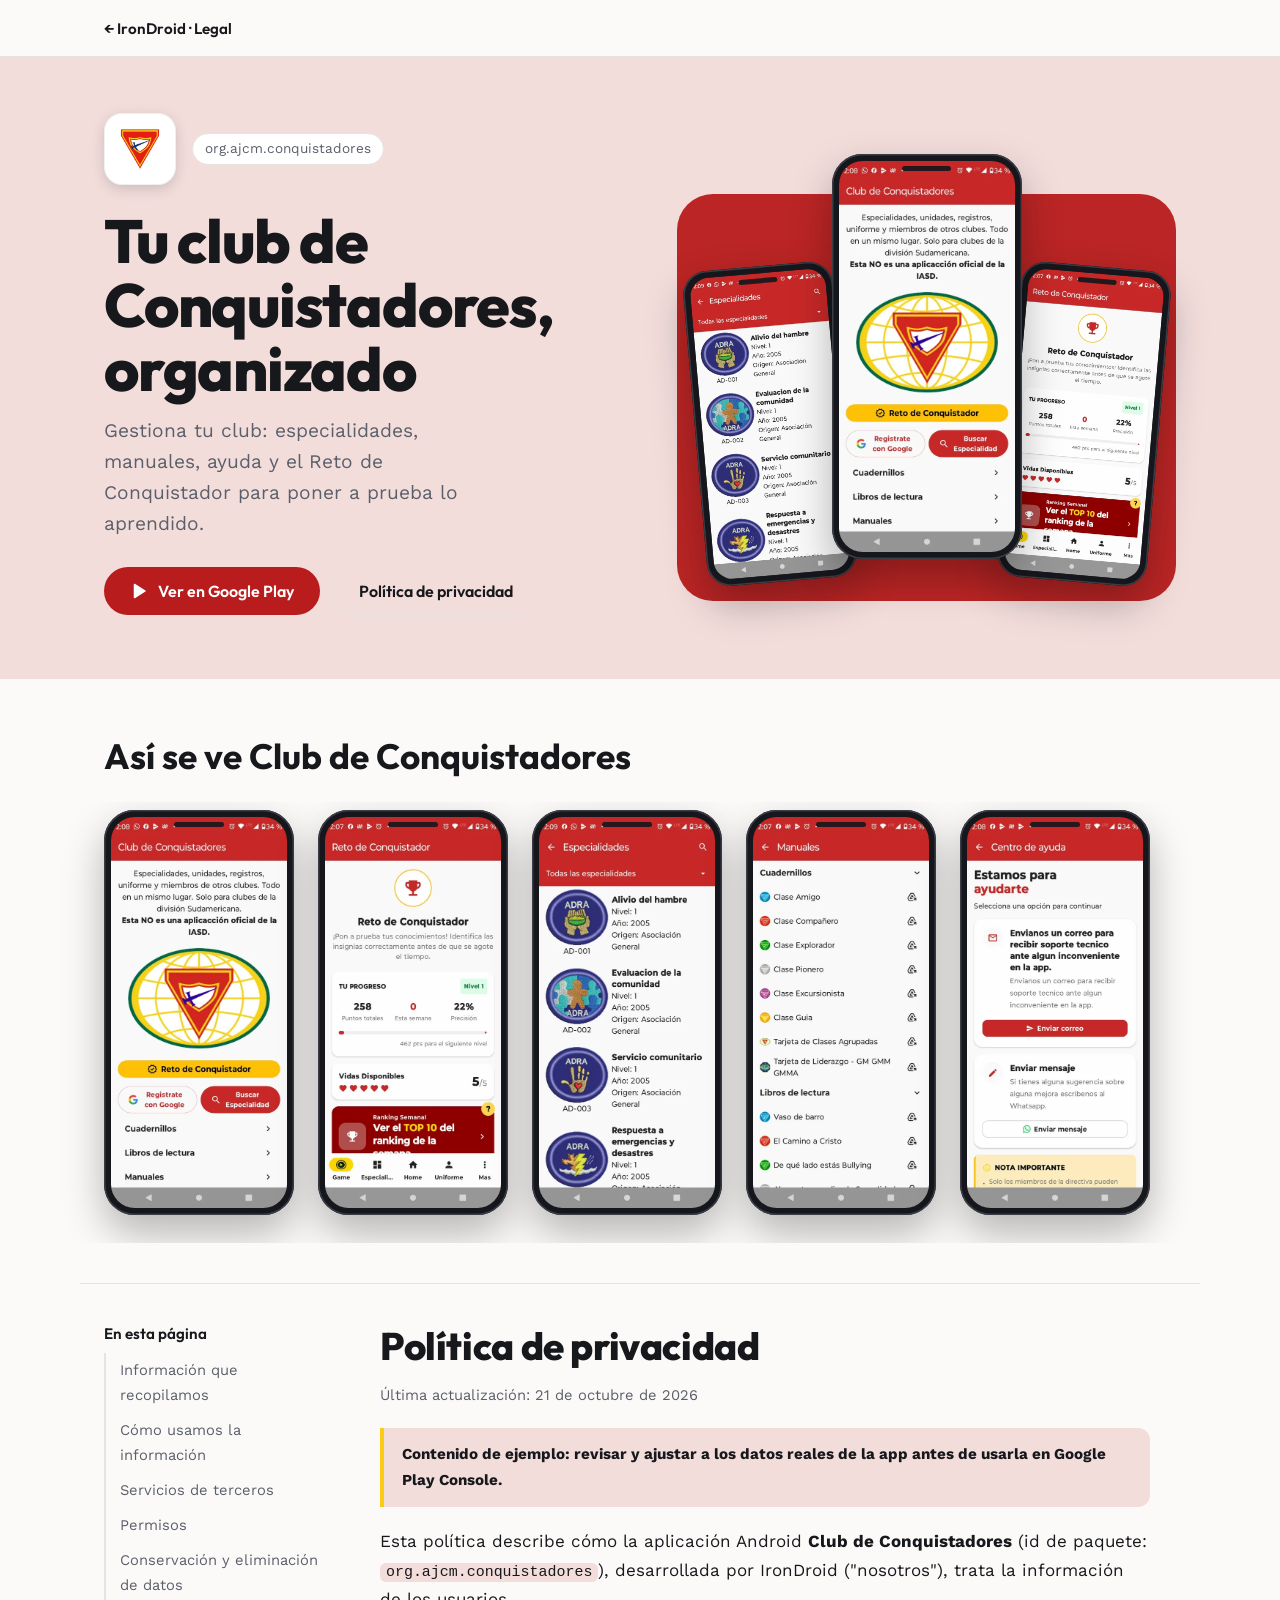
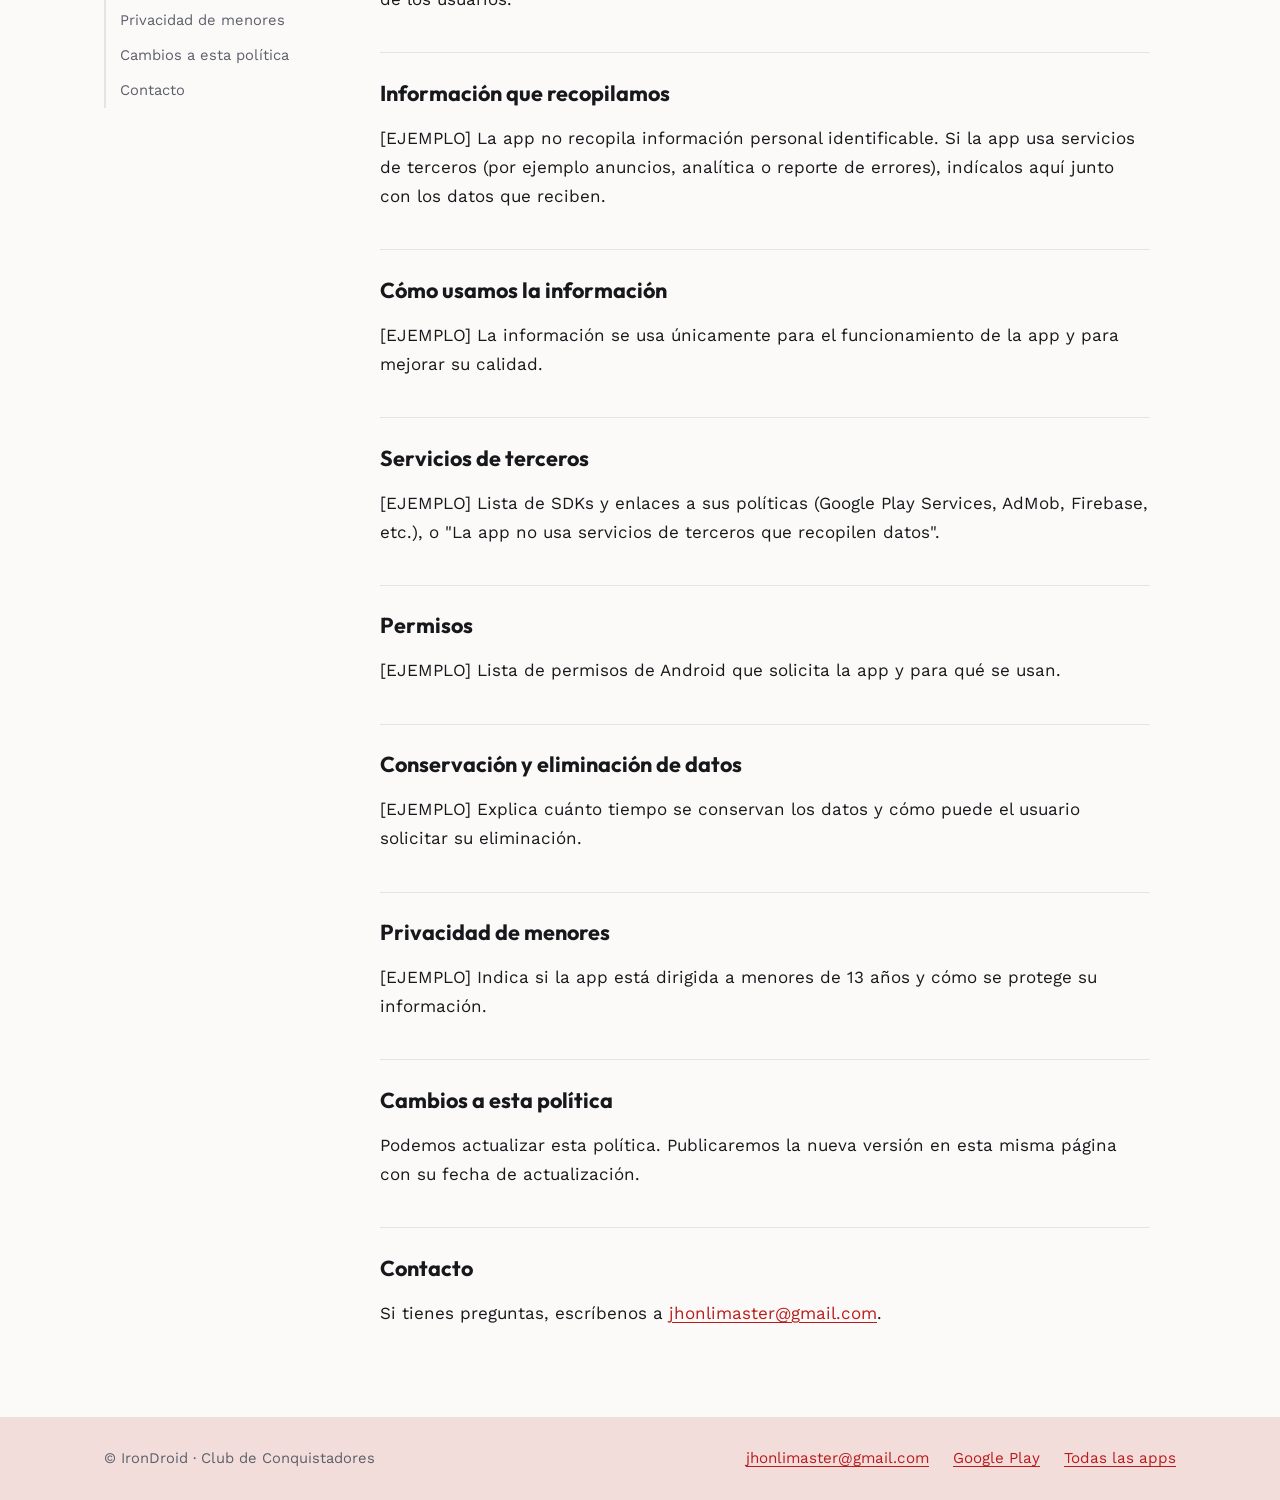
==== commit 8da04e30: "Use optimized app icons on pages and home Co-Authored-By: Claude Sonnet 5.5 <noreply@anthropic.com>" ====
--- a/club-de-conquistadores/index.html
+++ b/club-de-conquistadores/index.html
@@ -14,7 +14,7 @@
 <div class="top"><div class="wrap"><a href="../">← IronDroid · Legal</a></div></div>
 <header class="hero"><div class="wrap">
 <div>
-<div class="id"><span class="icon " aria-hidden="true">CC</span><span class="chip"><code>org.ajcm.conquistadores</code></span></div>
+<div class="id"><span class="icon has-img"><img src="../assets/img/club-de-conquistadores/web/icon.webp" width="192" height="192" alt=""></span><span class="chip"><code>org.ajcm.conquistadores</code></span></div>
 <h1>Tu club de Conquistadores, organizado</h1>
 <p class="lead">Gestiona tu club: especialidades, manuales, ayuda y el Reto de Conquistador para poner a prueba lo aprendido.</p>
 <div class="actions"><a class="btn" href="https://play.google.com/store/apps/details?id=org.ajcm.conquistadores"><svg viewBox="0 0 24 24" aria-hidden="true"><path d="M5 3.2v17.6c0 .8.9 1.3 1.6.8l14-8.8c.6-.4.6-1.2 0-1.6l-14-8.8C5.9 1.9 5 2.4 5 3.2z"/></svg>Ver en Google Play</a><a class="btn ghost" href="#politica">Política de privacidad</a></div>
--- a/assets/style.css
+++ b/assets/style.css
@@ -50,7 +50,9 @@
 
 /* Icono de la app */
 .icon { flex:none; width:72px; height:72px; border-radius:18px; background:var(--brand); color:var(--on-brand); display:grid; place-items:center; font:700 2rem var(--head); overflow:hidden; box-shadow:0 4px 14px rgb(0 0 0 / .15); }
-.icon img { width:100%; height:100%; display:block; }
+.icon img { width:100%; height:100%; display:block; object-fit:contain; }
+.icon.has-img { background:#fff; padding:7px; box-shadow:0 4px 14px rgb(0 0 0 / .15), inset 0 0 0 1px rgb(0 0 0 / .06); }
+.card .icon.has-img { padding:4px; box-shadow:inset 0 0 0 1px rgb(0 0 0 / .08); }
 
 /* Marco de teléfono: contiene la captura completa */
 .phone { position:relative; width:var(--w,200px); padding:7px; background:#15171c; border-radius:calc(var(--w,200px) * .16); box-shadow:0 18px 40px rgb(0 0 0 / .28), inset 0 0 0 1.5px #3a3d46; }
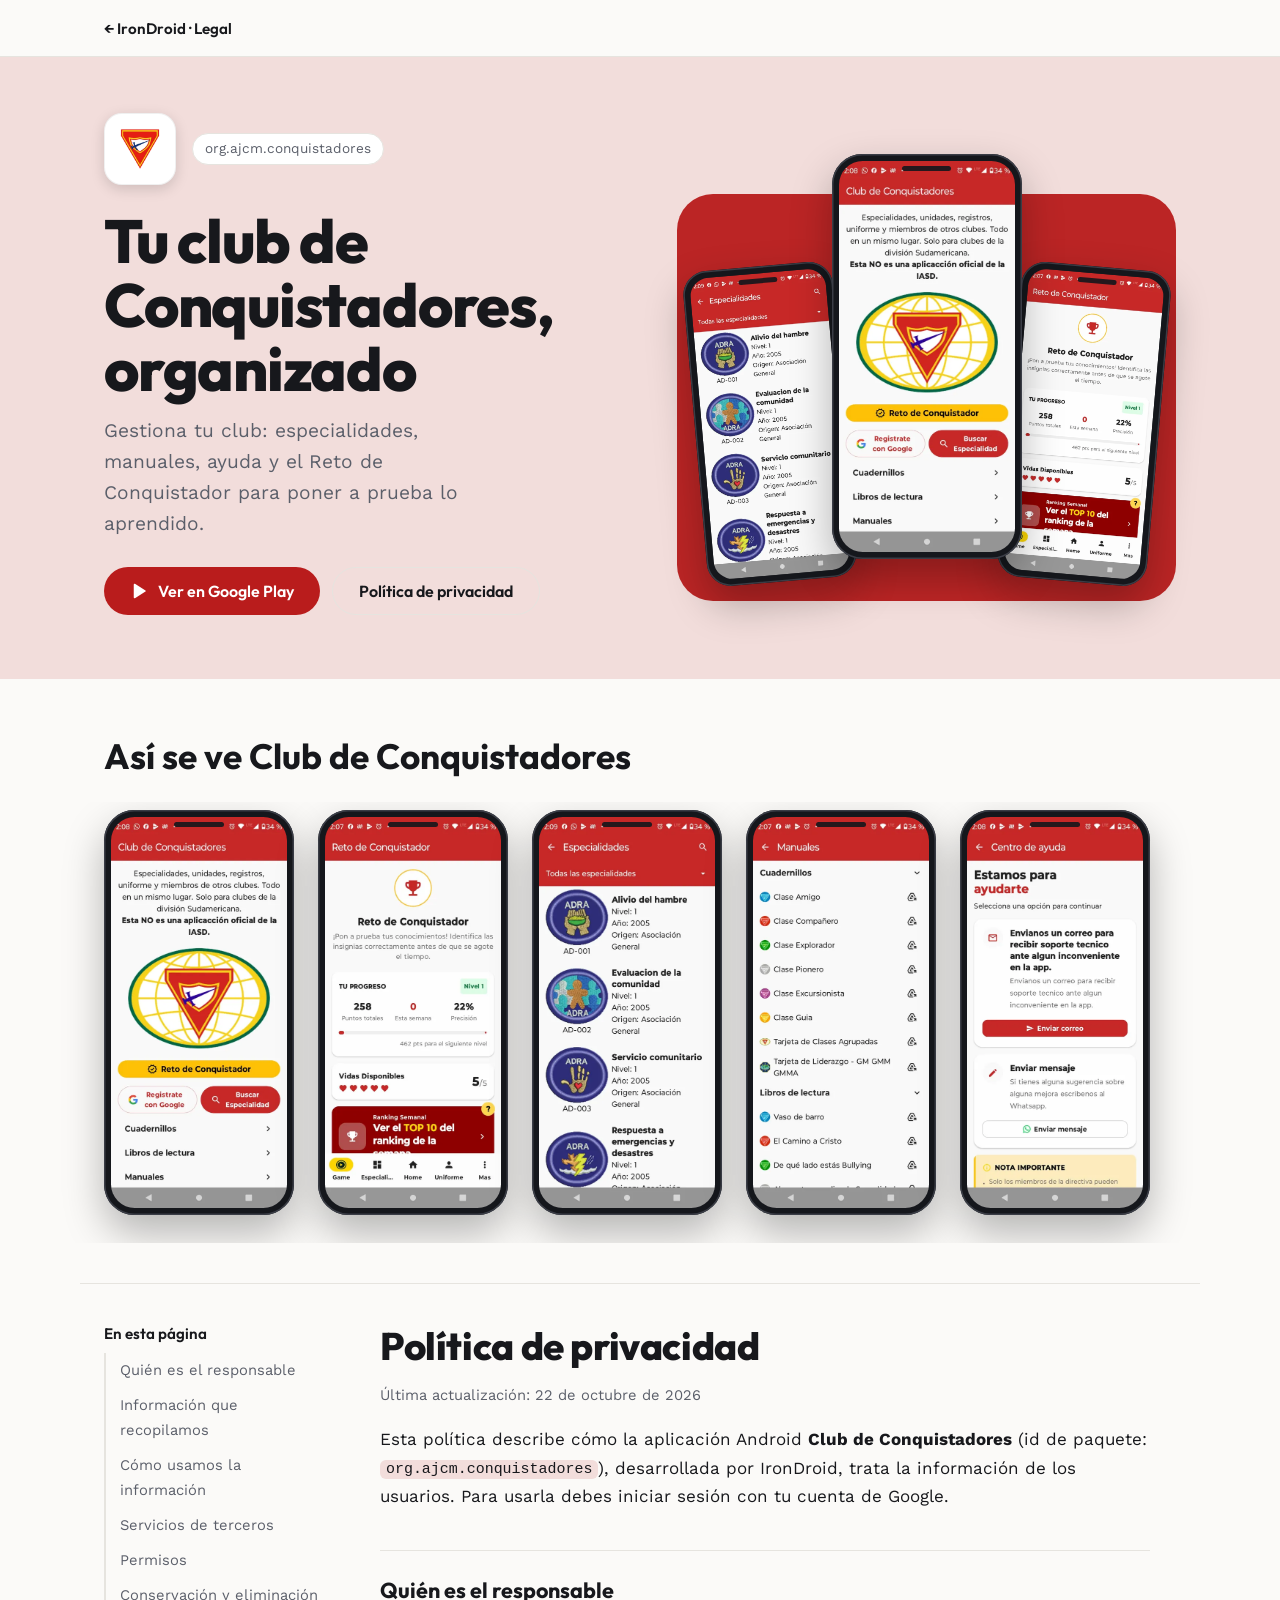
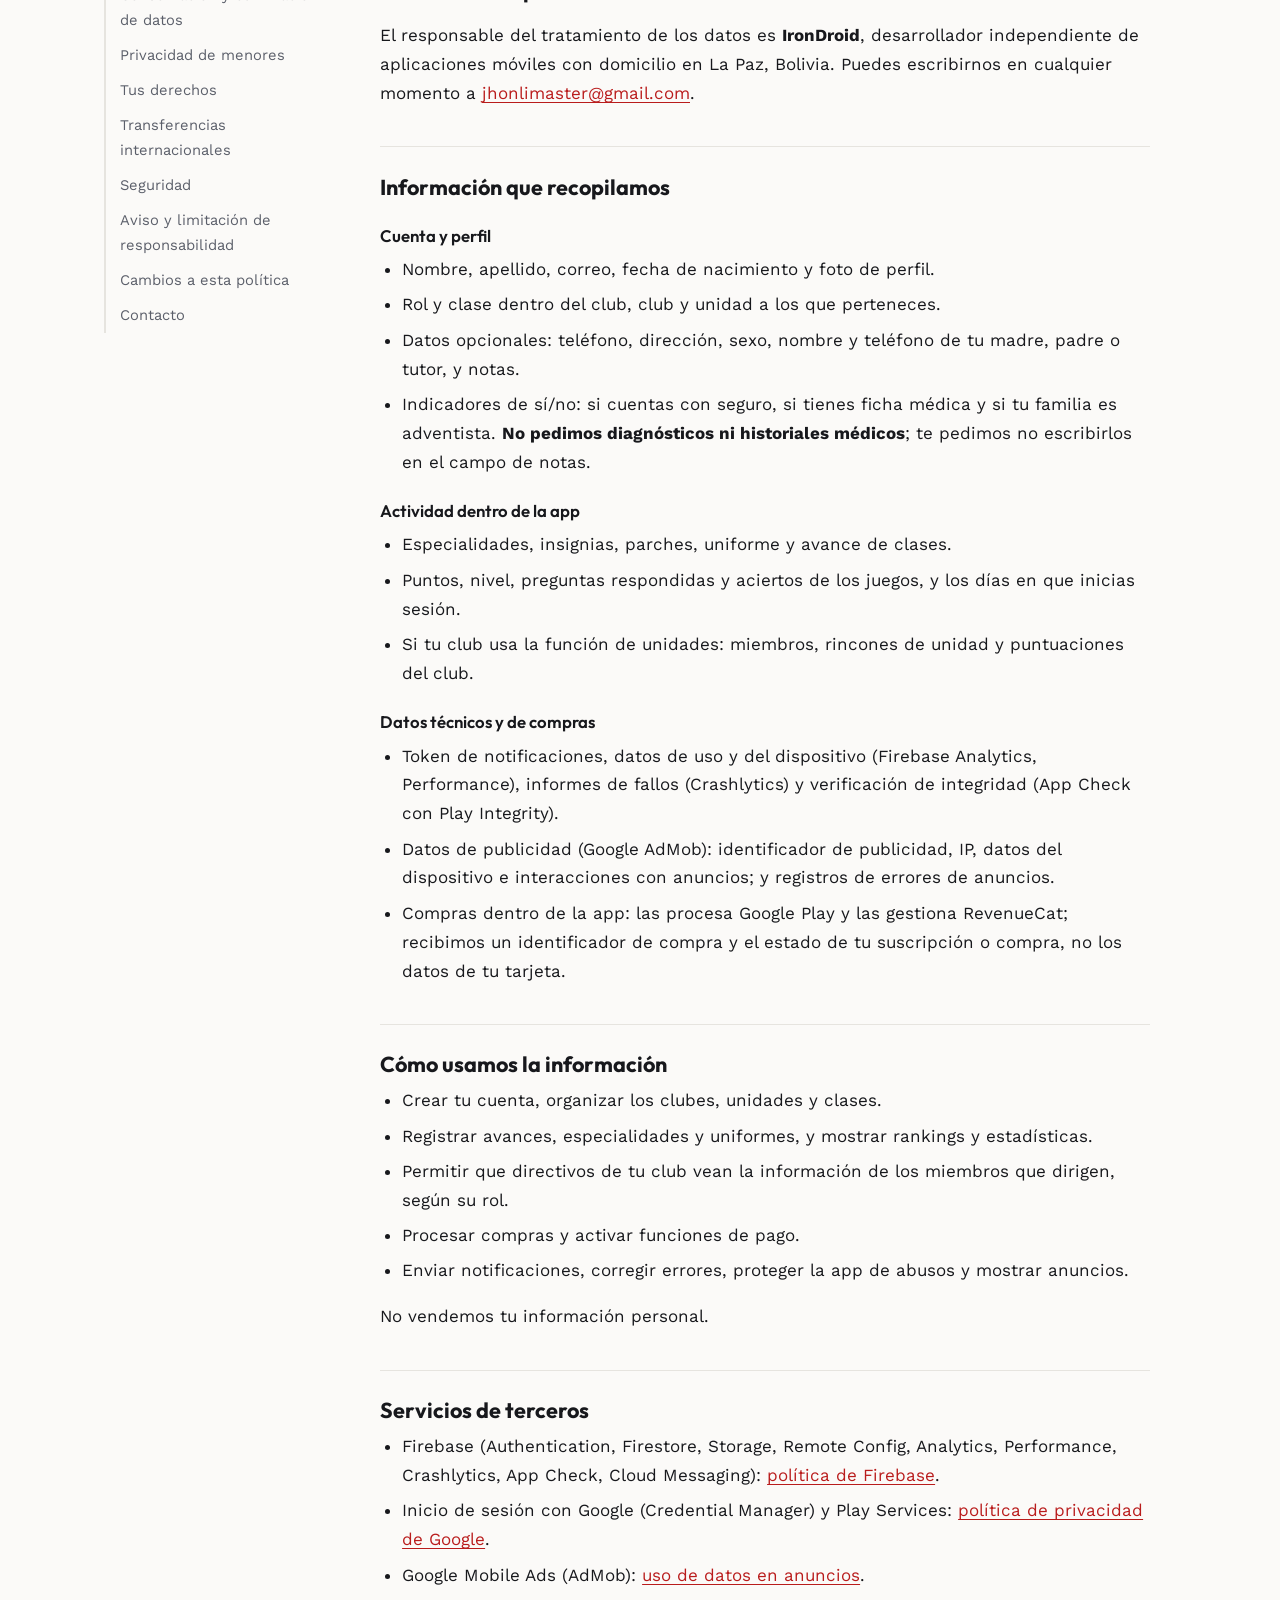
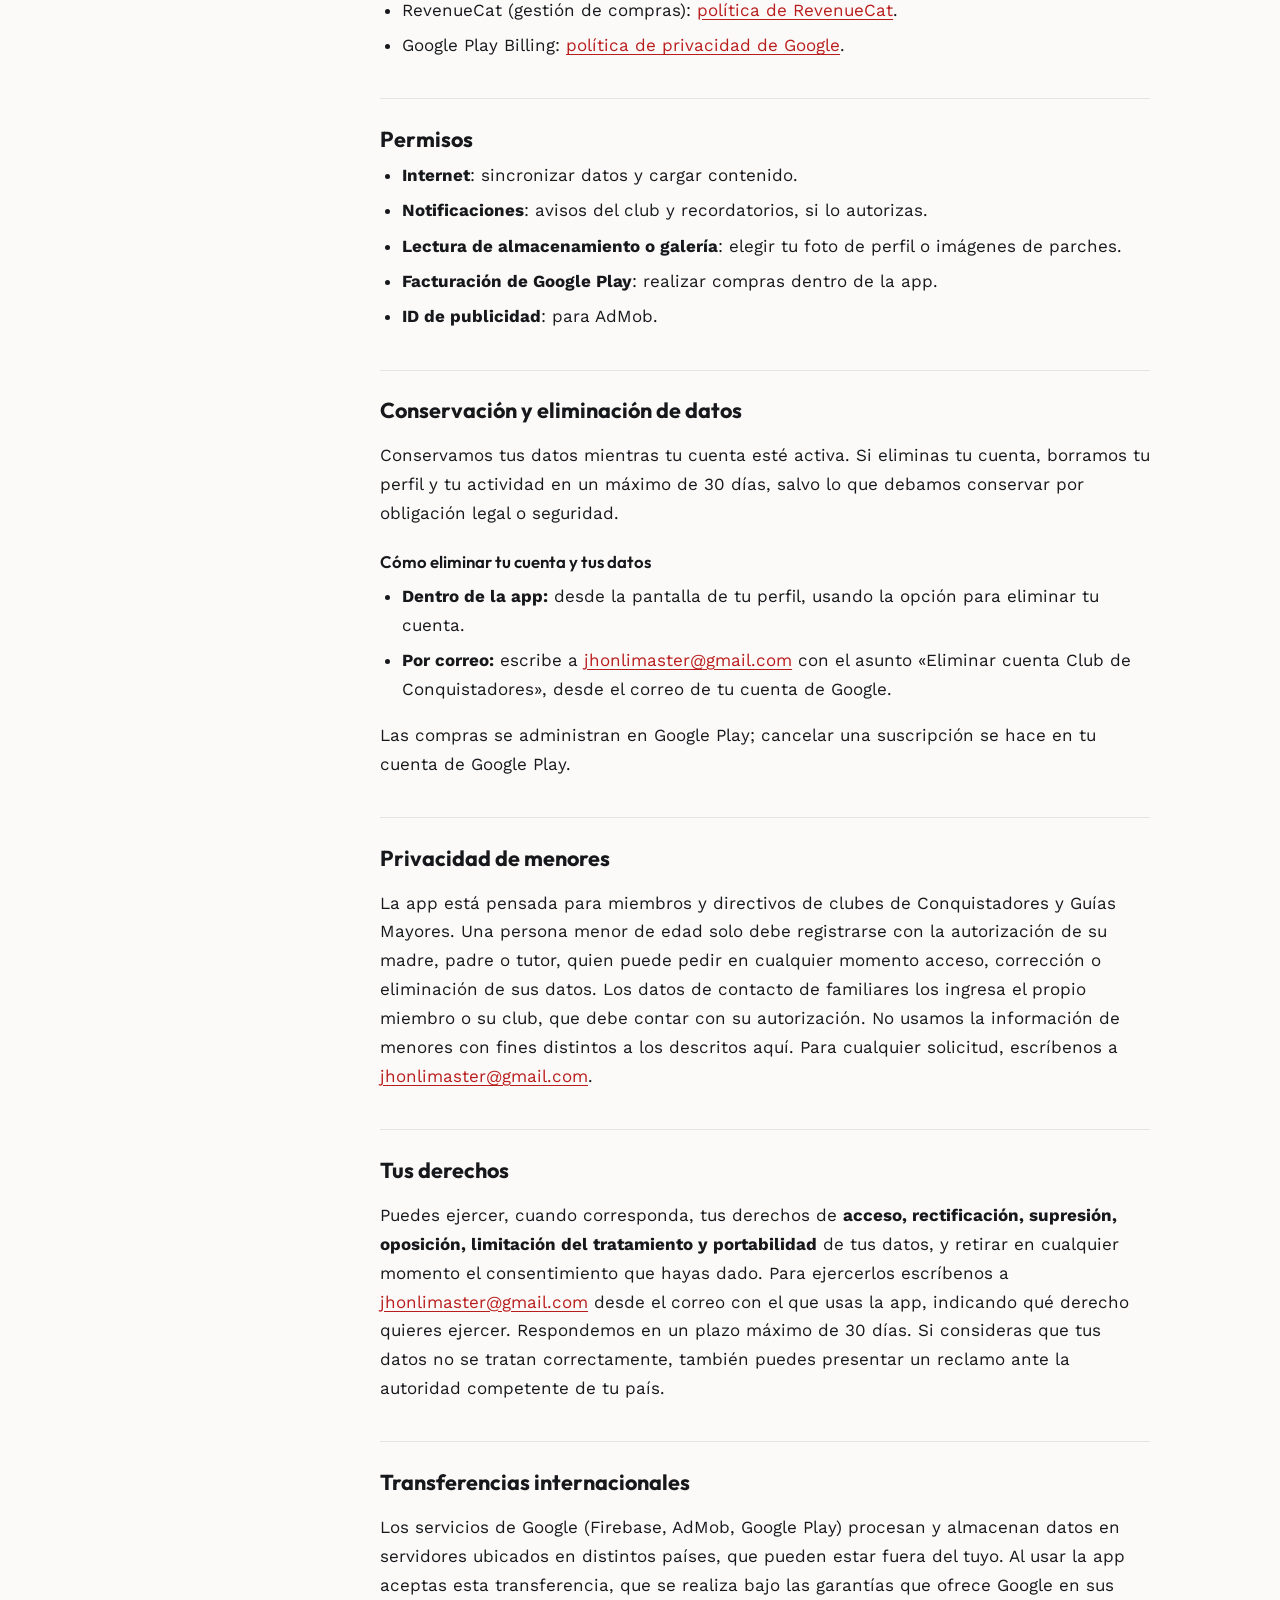
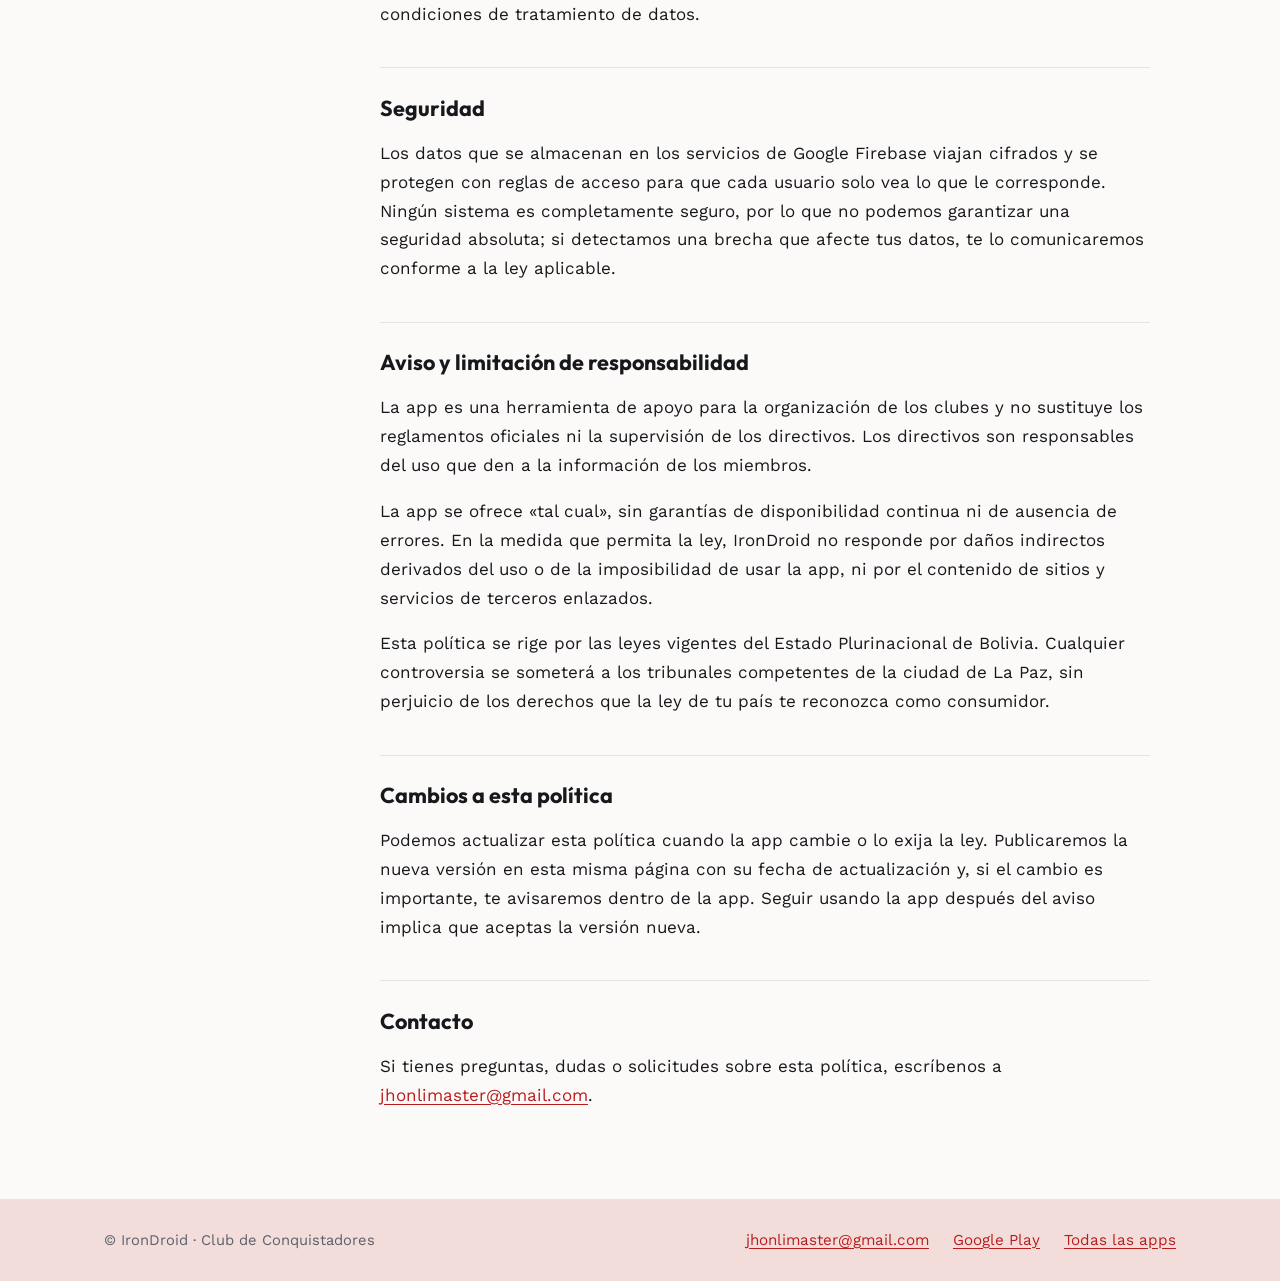
==== commit e1e7190c: "Write real privacy policies from the Android projects Replace example text with data, SDKs, permissi" ====
--- a/club-de-conquistadores/index.html
+++ b/club-de-conquistadores/index.html
@@ -36,37 +36,50 @@
 </ul>
 </section>
 <div class="wrap policy" id="politica">
-<nav class="toc" aria-label="Contenido de la política"><p>En esta página</p><ol><li><a href="#informacion-que-recopilamos">Información que recopilamos</a></li><li><a href="#como-usamos-la-informacion">Cómo usamos la información</a></li><li><a href="#servicios-de-terceros">Servicios de terceros</a></li><li><a href="#permisos">Permisos</a></li><li><a href="#conservacion-y-eliminacion-de-datos">Conservación y eliminación de datos</a></li><li><a href="#privacidad-de-menores">Privacidad de menores</a></li><li><a href="#cambios-a-esta-politica">Cambios a esta política</a></li><li><a href="#contacto">Contacto</a></li></ol></nav>
+<nav class="toc" aria-label="Contenido de la política"><p>En esta página</p><ol><li><a href="#responsable">Quién es el responsable</a></li><li><a href="#informacion-que-recopilamos">Información que recopilamos</a></li><li><a href="#como-usamos-la-informacion">Cómo usamos la información</a></li><li><a href="#servicios-de-terceros">Servicios de terceros</a></li><li><a href="#permisos">Permisos</a></li><li><a href="#conservacion-y-eliminacion-de-datos">Conservación y eliminación de datos</a></li><li><a href="#privacidad-de-menores">Privacidad de menores</a></li><li><a href="#tus-derechos">Tus derechos</a></li><li><a href="#transferencias">Transferencias internacionales</a></li><li><a href="#seguridad">Seguridad</a></li><li><a href="#limitacion-de-responsabilidad">Aviso y limitación de responsabilidad</a></li><li><a href="#cambios-a-esta-politica">Cambios a esta política</a></li><li><a href="#contacto">Contacto</a></li></ol></nav>
 <article>
 <h2>Política de privacidad</h2>
-<p class="muted">Última actualización: 21 de octubre de 2026</p>
-<div class="notice"><p><strong>Contenido de ejemplo: revisar y ajustar a los datos reales de la app antes de usarla en Google Play Console.</strong></p></div>
-<p>Esta política describe cómo la aplicación Android <strong>Club de Conquistadores</strong> (id de paquete: <code>org.ajcm.conquistadores</code>), desarrollada por IronDroid ("nosotros"), trata la información de los usuarios.</p>
+<p class="muted">Última actualización: 22 de octubre de 2026</p>
+<p>Esta política describe cómo la aplicación Android <strong>Club de Conquistadores</strong> (id de paquete: <code>org.ajcm.conquistadores</code>), desarrollada por IronDroid, trata la información de los usuarios. Para usarla debes iniciar sesión con tu cuenta de Google.</p>
 
+<h3 id="responsable">Quién es el responsable</h3>
+<p>El responsable del tratamiento de los datos es <strong>IronDroid</strong>, desarrollador independiente de aplicaciones móviles con domicilio en La Paz, Bolivia. Puedes escribirnos en cualquier momento a <a href="mailto:jhonlimaster@gmail.com">jhonlimaster@gmail.com</a>.</p>
 
 <h3 id="informacion-que-recopilamos">Información que recopilamos</h3>
-<p>[EJEMPLO] La app no recopila información personal identificable. Si la app usa servicios de terceros (por ejemplo anuncios, analítica o reporte de errores), indícalos aquí junto con los datos que reciben.</p>
+<h4>Cuenta y perfil</h4><ul><li>Nombre, apellido, correo, fecha de nacimiento y foto de perfil.</li><li>Rol y clase dentro del club, club y unidad a los que perteneces.</li><li>Datos opcionales: teléfono, dirección, sexo, nombre y teléfono de tu madre, padre o tutor, y notas.</li><li>Indicadores de sí/no: si cuentas con seguro, si tienes ficha médica y si tu familia es adventista. <strong>No pedimos diagnósticos ni historiales médicos</strong>; te pedimos no escribirlos en el campo de notas.</li></ul><h4>Actividad dentro de la app</h4><ul><li>Especialidades, insignias, parches, uniforme y avance de clases.</li><li>Puntos, nivel, preguntas respondidas y aciertos de los juegos, y los días en que inicias sesión.</li><li>Si tu club usa la función de unidades: miembros, rincones de unidad y puntuaciones del club.</li></ul><h4>Datos técnicos y de compras</h4><ul><li>Token de notificaciones, datos de uso y del dispositivo (Firebase Analytics, Performance), informes de fallos (Crashlytics) y verificación de integridad (App Check con Play Integrity).</li><li>Datos de publicidad (Google AdMob): identificador de publicidad, IP, datos del dispositivo e interacciones con anuncios; y registros de errores de anuncios.</li><li>Compras dentro de la app: las procesa Google Play y las gestiona RevenueCat; recibimos un identificador de compra y el estado de tu suscripción o compra, no los datos de tu tarjeta.</li></ul>
 
 <h3 id="como-usamos-la-informacion">Cómo usamos la información</h3>
-<p>[EJEMPLO] La información se usa únicamente para el funcionamiento de la app y para mejorar su calidad.</p>
+<ul><li>Crear tu cuenta, organizar los clubes, unidades y clases.</li><li>Registrar avances, especialidades y uniformes, y mostrar rankings y estadísticas.</li><li>Permitir que directivos de tu club vean la información de los miembros que dirigen, según su rol.</li><li>Procesar compras y activar funciones de pago.</li><li>Enviar notificaciones, corregir errores, proteger la app de abusos y mostrar anuncios.</li></ul><p>No vendemos tu información personal.</p>
 
 <h3 id="servicios-de-terceros">Servicios de terceros</h3>
-<p>[EJEMPLO] Lista de SDKs y enlaces a sus políticas (Google Play Services, AdMob, Firebase, etc.), o "La app no usa servicios de terceros que recopilen datos".</p>
+<ul><li>Firebase (Authentication, Firestore, Storage, Remote Config, Analytics, Performance, Crashlytics, App Check, Cloud Messaging): <a href="https://firebase.google.com/support/privacy" rel="noopener">política de Firebase</a>.</li><li>Inicio de sesión con Google (Credential Manager) y Play Services: <a href="https://policies.google.com/privacy" rel="noopener">política de privacidad de Google</a>.</li><li>Google Mobile Ads (AdMob): <a href="https://policies.google.com/technologies/ads" rel="noopener">uso de datos en anuncios</a>.</li><li>RevenueCat (gestión de compras): <a href="https://www.revenuecat.com/privacy" rel="noopener">política de RevenueCat</a>.</li><li>Google Play Billing: <a href="https://policies.google.com/privacy" rel="noopener">política de privacidad de Google</a>.</li></ul>
 
 <h3 id="permisos">Permisos</h3>
-<p>[EJEMPLO] Lista de permisos de Android que solicita la app y para qué se usan.</p>
+<ul><li><strong>Internet</strong>: sincronizar datos y cargar contenido.</li><li><strong>Notificaciones</strong>: avisos del club y recordatorios, si lo autorizas.</li><li><strong>Lectura de almacenamiento o galería</strong>: elegir tu foto de perfil o imágenes de parches.</li><li><strong>Facturación de Google Play</strong>: realizar compras dentro de la app.</li><li><strong>ID de publicidad</strong>: para AdMob.</li></ul>
 
 <h3 id="conservacion-y-eliminacion-de-datos">Conservación y eliminación de datos</h3>
-<p>[EJEMPLO] Explica cuánto tiempo se conservan los datos y cómo puede el usuario solicitar su eliminación.</p>
+<p>Conservamos tus datos mientras tu cuenta esté activa. Si eliminas tu cuenta, borramos tu perfil y tu actividad en un máximo de 30 días, salvo lo que debamos conservar por obligación legal o seguridad.</p><h4 id="eliminar-cuenta">Cómo eliminar tu cuenta y tus datos</h4><ul><li><strong>Dentro de la app:</strong> desde la pantalla de tu perfil, usando la opción para eliminar tu cuenta.</li><li><strong>Por correo:</strong> escribe a <a href="mailto:jhonlimaster@gmail.com?subject=Eliminar%20cuenta%20Club%20de%20Conquistadores">jhonlimaster@gmail.com</a> con el asunto «Eliminar cuenta Club de Conquistadores», desde el correo de tu cuenta de Google.</li></ul><p>Las compras se administran en Google Play; cancelar una suscripción se hace en tu cuenta de Google Play.</p>
 
 <h3 id="privacidad-de-menores">Privacidad de menores</h3>
-<p>[EJEMPLO] Indica si la app está dirigida a menores de 13 años y cómo se protege su información.</p>
+<p>La app está pensada para miembros y directivos de clubes de Conquistadores y Guías Mayores. Una persona menor de edad solo debe registrarse con la autorización de su madre, padre o tutor, quien puede pedir en cualquier momento acceso, corrección o eliminación de sus datos. Los datos de contacto de familiares los ingresa el propio miembro o su club, que debe contar con su autorización. No usamos la información de menores con fines distintos a los descritos aquí. Para cualquier solicitud, escríbenos a <a href="mailto:jhonlimaster@gmail.com">jhonlimaster@gmail.com</a>.</p>
+
+<h3 id="tus-derechos">Tus derechos</h3>
+<p>Puedes ejercer, cuando corresponda, tus derechos de <strong>acceso, rectificación, supresión, oposición, limitación del tratamiento y portabilidad</strong> de tus datos, y retirar en cualquier momento el consentimiento que hayas dado. Para ejercerlos escríbenos a <a href="mailto:jhonlimaster@gmail.com">jhonlimaster@gmail.com</a> desde el correo con el que usas la app, indicando qué derecho quieres ejercer. Respondemos en un plazo máximo de 30 días. Si consideras que tus datos no se tratan correctamente, también puedes presentar un reclamo ante la autoridad competente de tu país.</p>
+
+<h3 id="transferencias">Transferencias internacionales</h3>
+<p>Los servicios de Google (Firebase, AdMob, Google Play) procesan y almacenan datos en servidores ubicados en distintos países, que pueden estar fuera del tuyo. Al usar la app aceptas esta transferencia, que se realiza bajo las garantías que ofrece Google en sus condiciones de tratamiento de datos.</p>
+
+<h3 id="seguridad">Seguridad</h3>
+<p>Los datos que se almacenan en los servicios de Google Firebase viajan cifrados y se protegen con reglas de acceso para que cada usuario solo vea lo que le corresponde. Ningún sistema es completamente seguro, por lo que no podemos garantizar una seguridad absoluta; si detectamos una brecha que afecte tus datos, te lo comunicaremos conforme a la ley aplicable.</p>
+
+<h3 id="limitacion-de-responsabilidad">Aviso y limitación de responsabilidad</h3>
+<p>La app es una herramienta de apoyo para la organización de los clubes y no sustituye los reglamentos oficiales ni la supervisión de los directivos. Los directivos son responsables del uso que den a la información de los miembros.</p><p>La app se ofrece «tal cual», sin garantías de disponibilidad continua ni de ausencia de errores. En la medida que permita la ley, IronDroid no responde por daños indirectos derivados del uso o de la imposibilidad de usar la app, ni por el contenido de sitios y servicios de terceros enlazados.</p><p>Esta política se rige por las leyes vigentes del Estado Plurinacional de Bolivia. Cualquier controversia se someterá a los tribunales competentes de la ciudad de La Paz, sin perjuicio de los derechos que la ley de tu país te reconozca como consumidor.</p>
 
 <h3 id="cambios-a-esta-politica">Cambios a esta política</h3>
-<p>Podemos actualizar esta política. Publicaremos la nueva versión en esta misma página con su fecha de actualización.</p>
+<p>Podemos actualizar esta política cuando la app cambie o lo exija la ley. Publicaremos la nueva versión en esta misma página con su fecha de actualización y, si el cambio es importante, te avisaremos dentro de la app. Seguir usando la app después del aviso implica que aceptas la versión nueva.</p>
 
 <h3 id="contacto">Contacto</h3>
-<p>Si tienes preguntas, escríbenos a <a href="mailto:jhonlimaster@gmail.com">jhonlimaster@gmail.com</a>.</p>
+<p>Si tienes preguntas, dudas o solicitudes sobre esta política, escríbenos a <a href="mailto:jhonlimaster@gmail.com">jhonlimaster@gmail.com</a>.</p>
 </article>
 </div>
 <footer class="foot"><div class="wrap">
--- a/assets/style.css
+++ b/assets/style.css
@@ -92,6 +92,9 @@
 article h2 { font:800 clamp(1.8rem,3.5vw,2.4rem)/1.15 var(--head); letter-spacing:-.01em; margin:0 0 6px; }
 article h3 { font:700 1.35rem/1.3 var(--head); margin:2.4rem 0 .5rem; padding-top:1.6rem; border-top:1px solid var(--line); scroll-margin-top:20px; }
 article code { font:.88em ui-monospace,SFMono-Regular,Menlo,monospace; background:var(--soft); padding:.1em .4em; border-radius:6px; }
+article h4 { font:600 1.05rem/1.4 var(--head); margin:1.4rem 0 .3rem; scroll-margin-top:20px; }
+article ul { margin:.5rem 0 1rem; padding-left:1.3em; }
+article li { margin-bottom:.4rem; }
 .notice { margin:20px 0; padding:14px 18px; background:var(--soft); border-left:4px solid var(--accent); border-radius:0 12px 12px 0; font-size:.95rem; }
 .notice p { margin:0; }
 
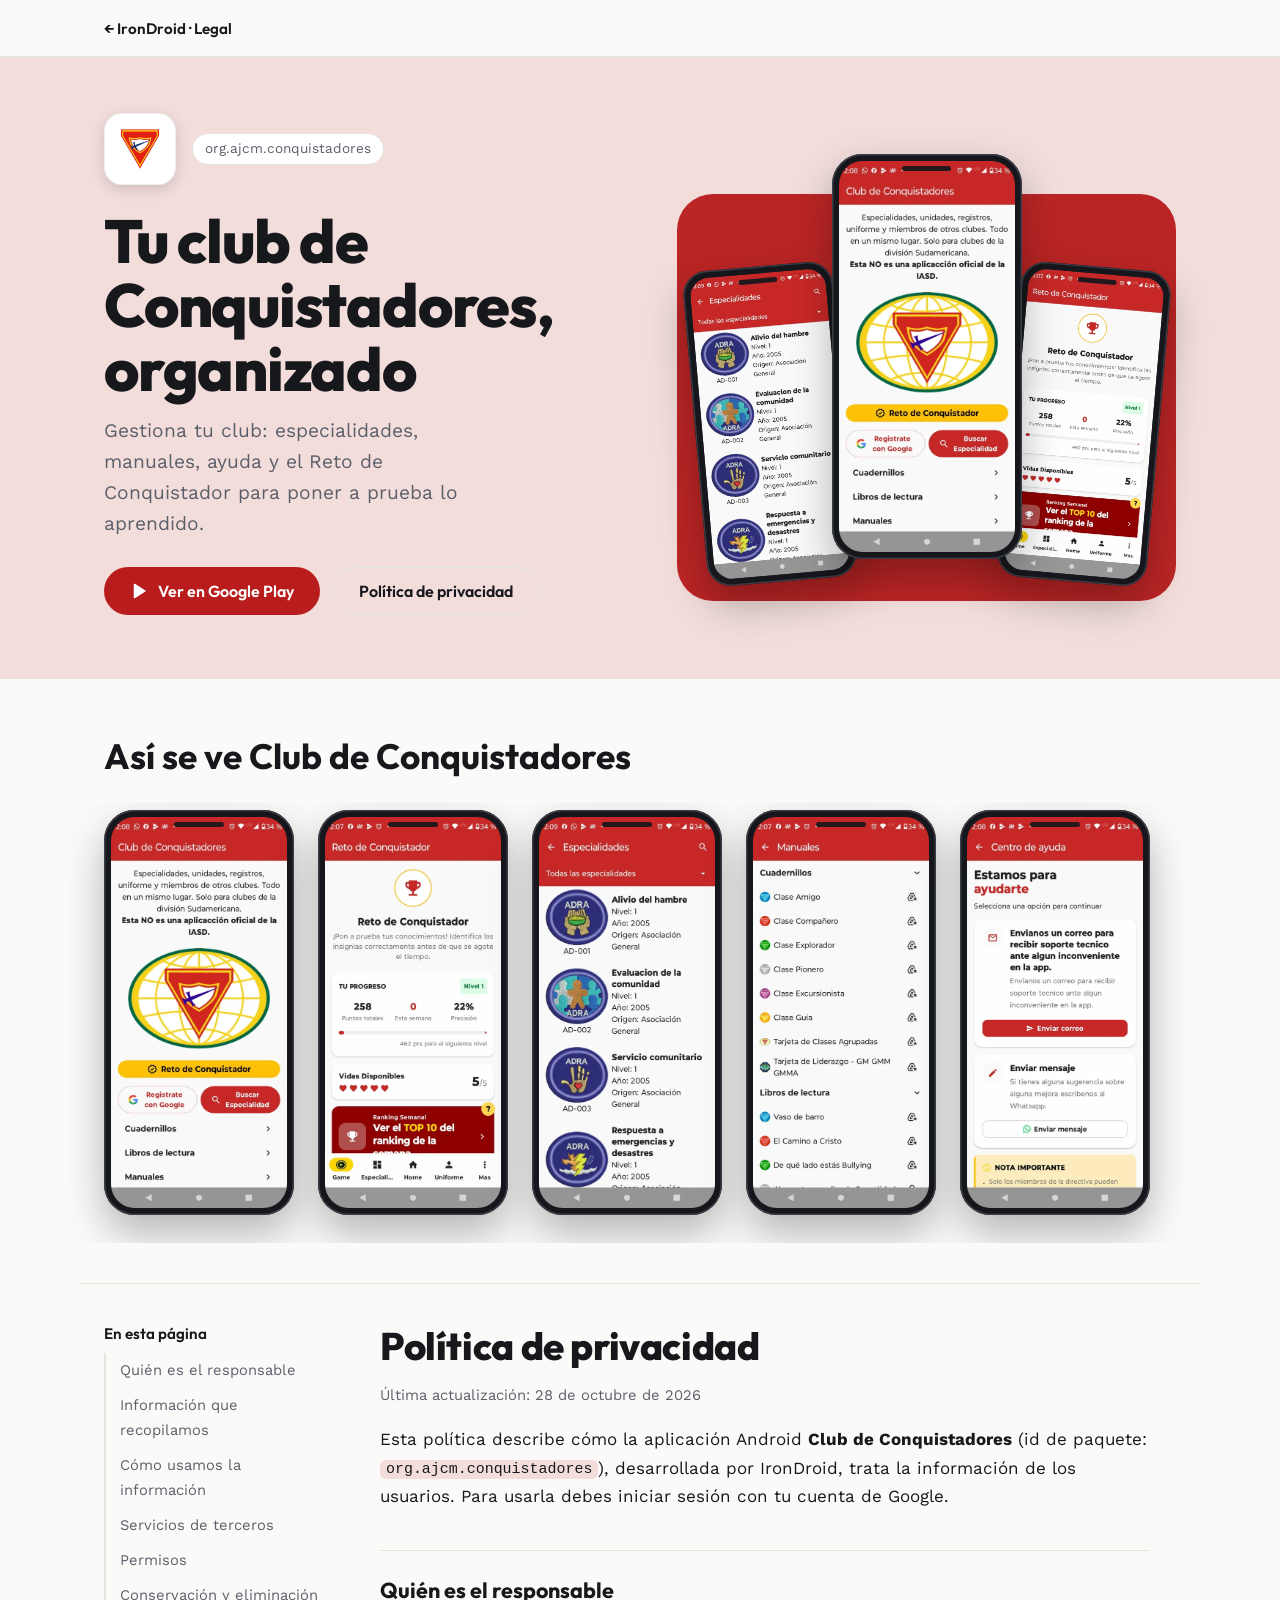
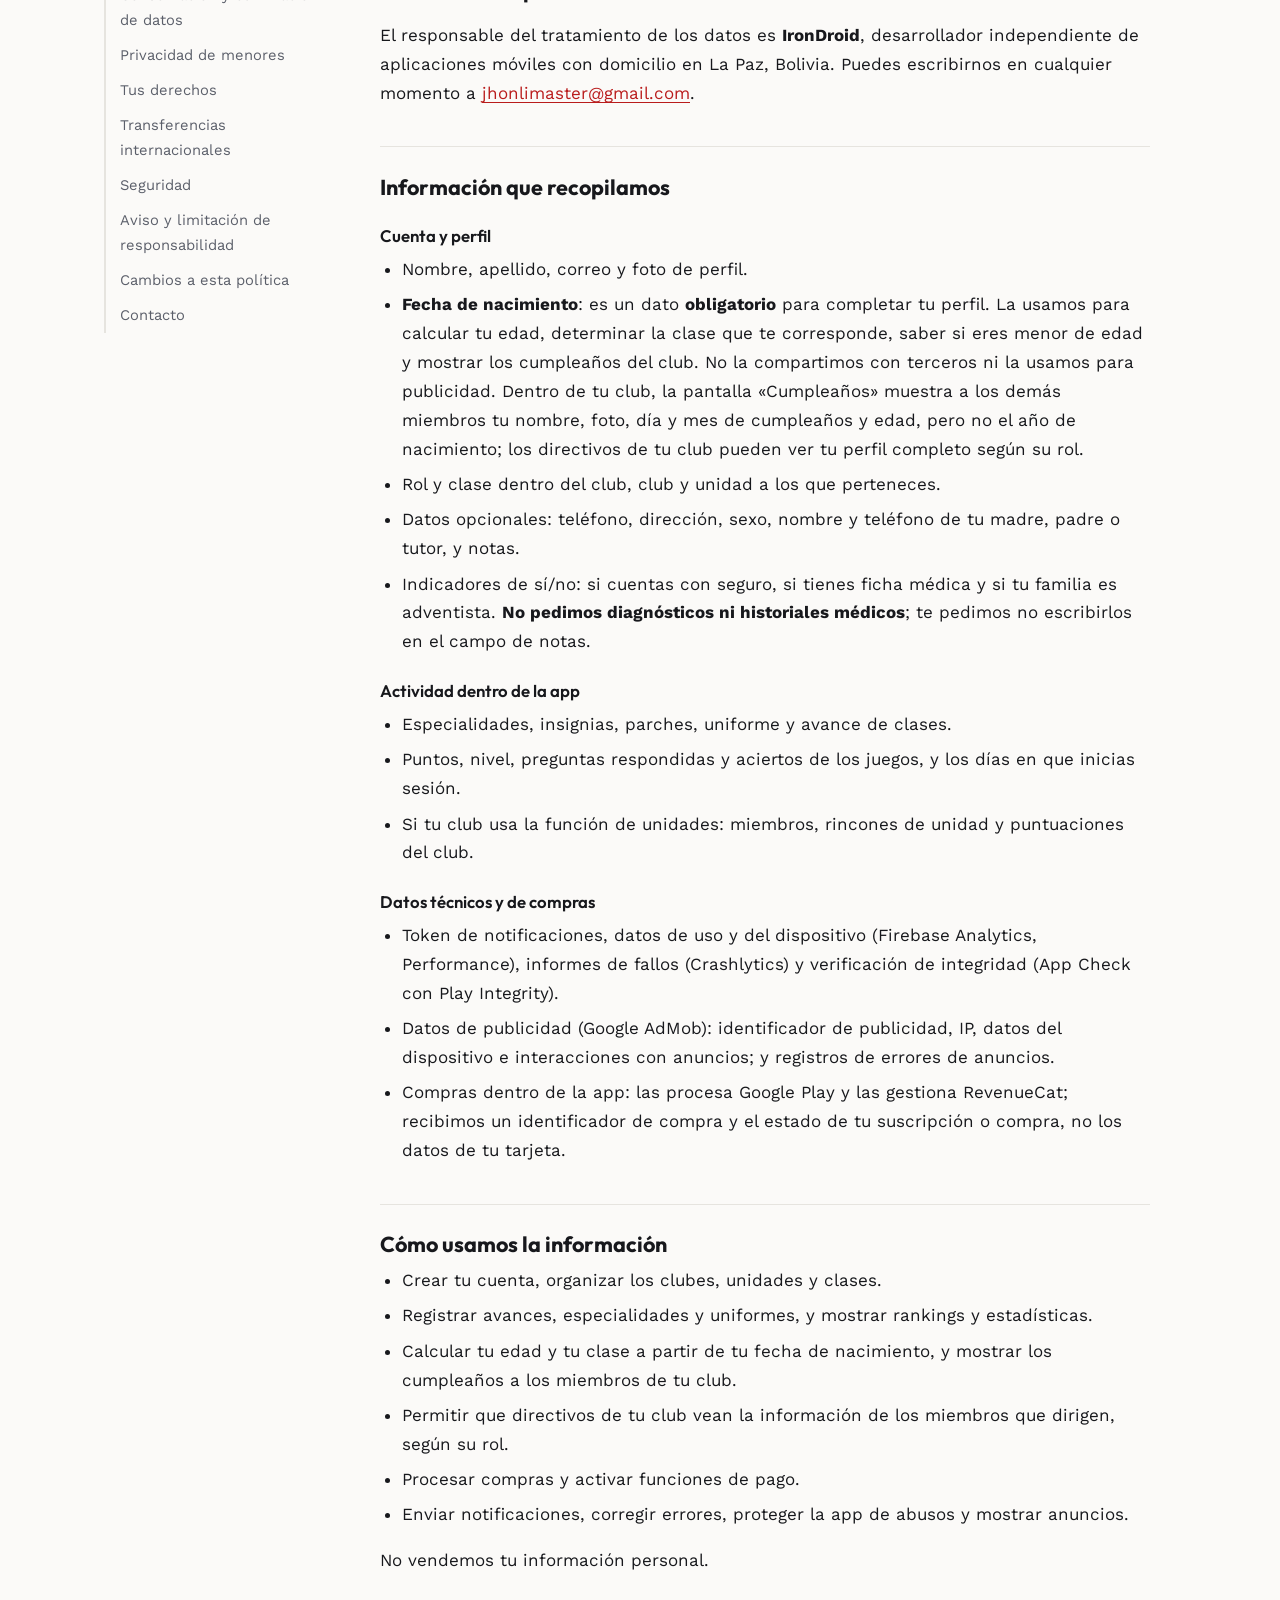
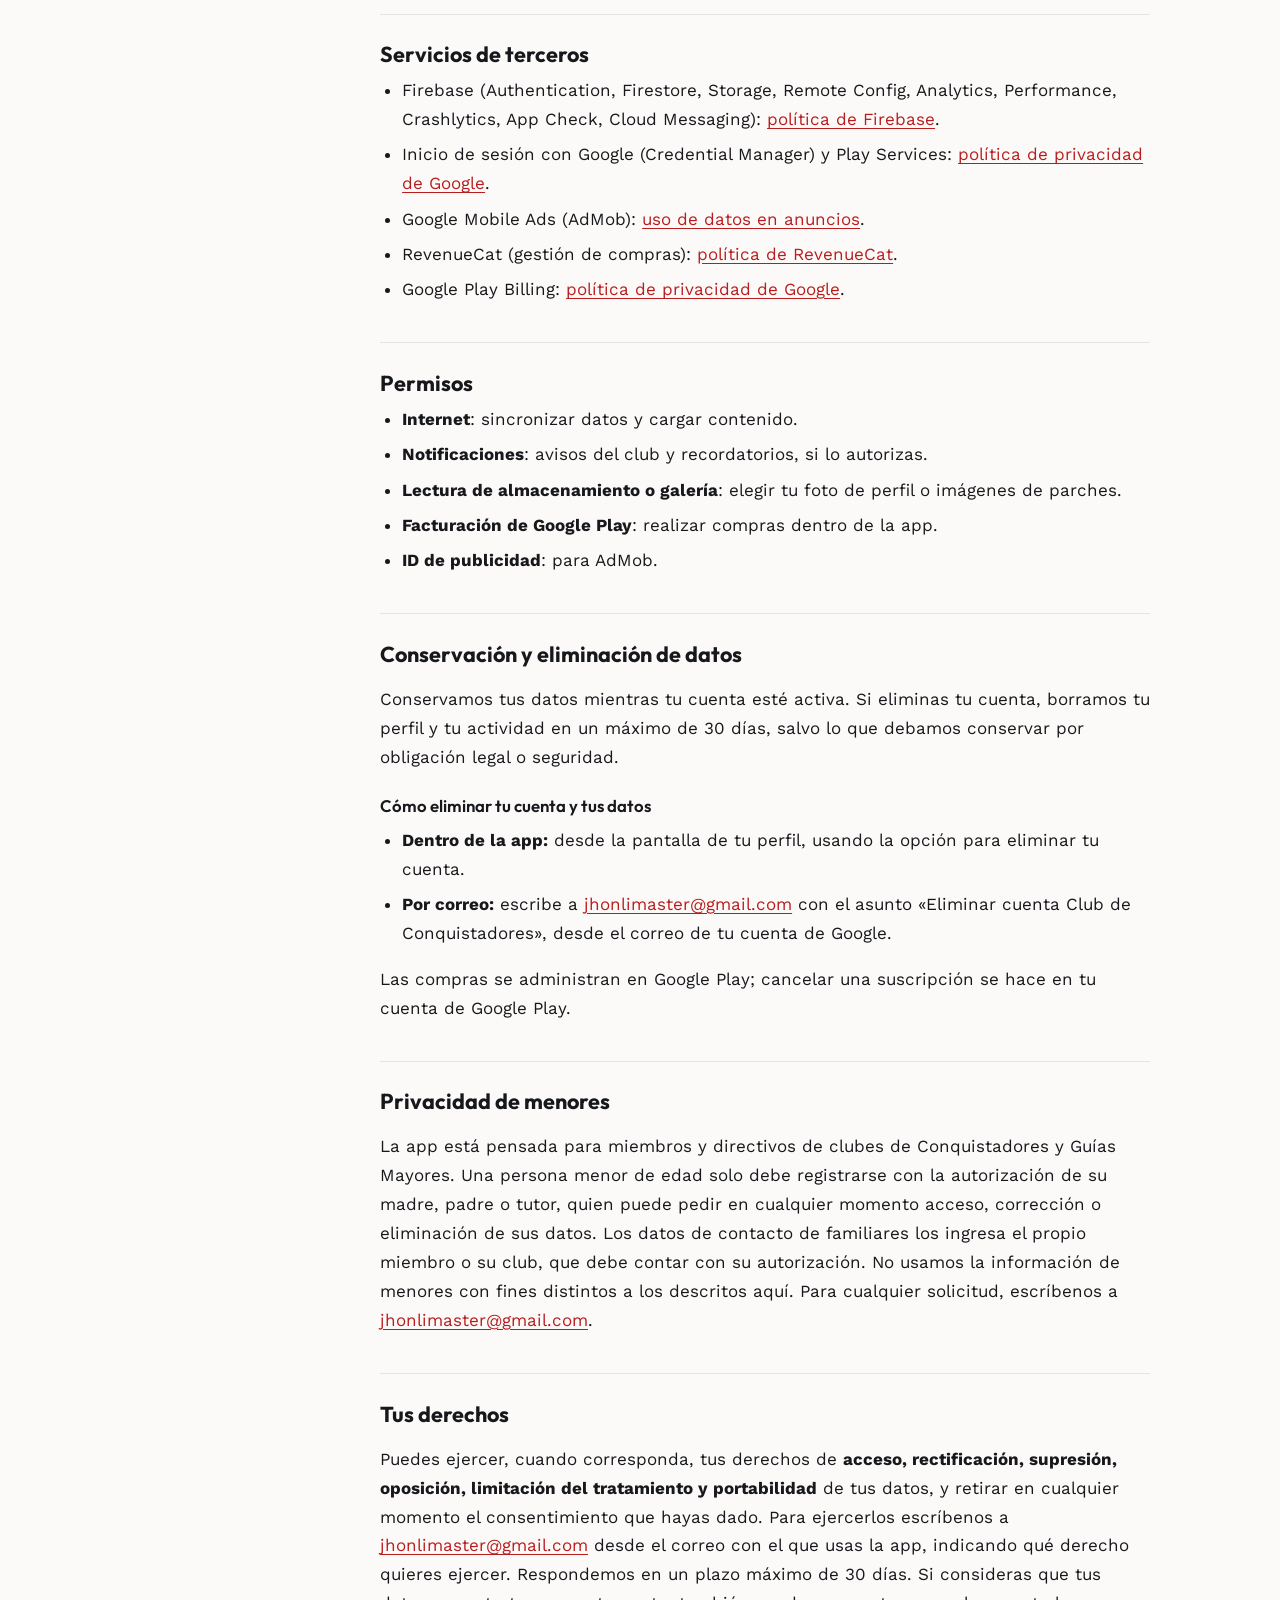
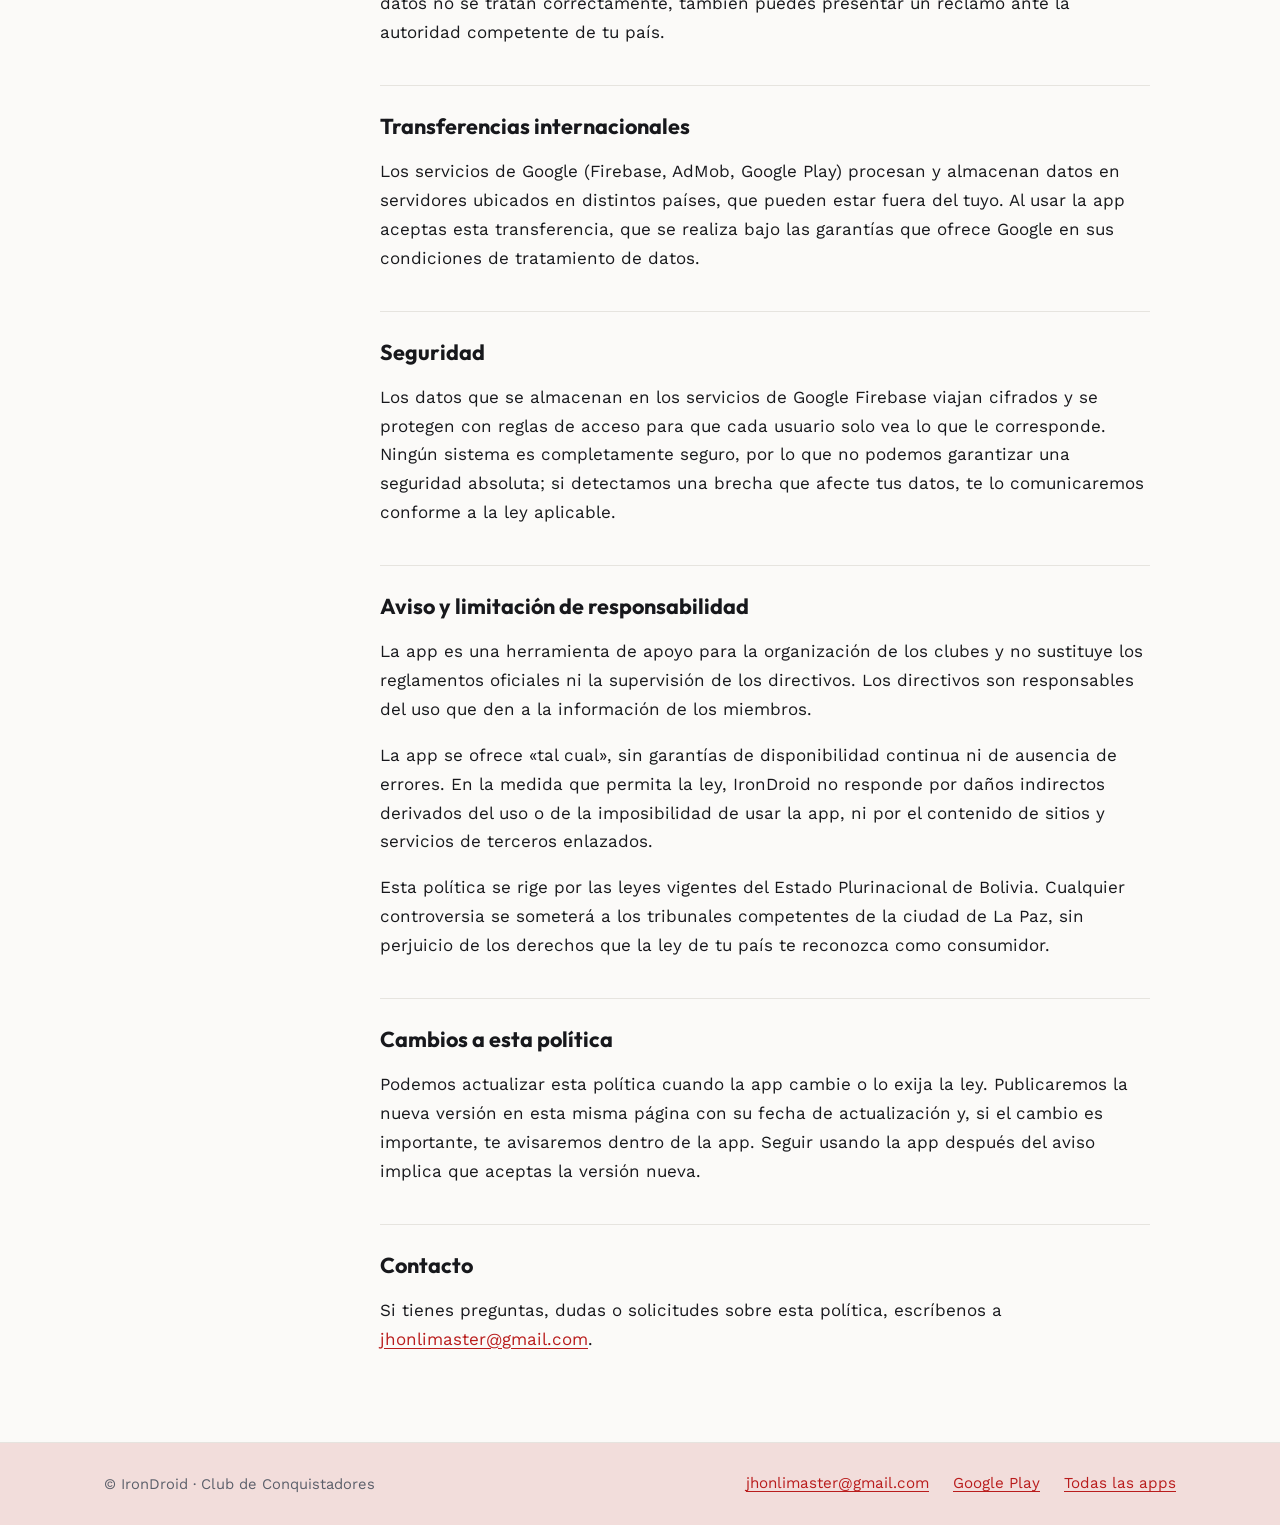
==== commit 8d6a7d4a: "Update policies for ads, accounts and birth date Pathfinder: describe banner, interstitial and rewar" ====
--- a/club-de-conquistadores/index.html
+++ b/club-de-conquistadores/index.html
@@ -39,17 +39,17 @@
 <nav class="toc" aria-label="Contenido de la política"><p>En esta página</p><ol><li><a href="#responsable">Quién es el responsable</a></li><li><a href="#informacion-que-recopilamos">Información que recopilamos</a></li><li><a href="#como-usamos-la-informacion">Cómo usamos la información</a></li><li><a href="#servicios-de-terceros">Servicios de terceros</a></li><li><a href="#permisos">Permisos</a></li><li><a href="#conservacion-y-eliminacion-de-datos">Conservación y eliminación de datos</a></li><li><a href="#privacidad-de-menores">Privacidad de menores</a></li><li><a href="#tus-derechos">Tus derechos</a></li><li><a href="#transferencias">Transferencias internacionales</a></li><li><a href="#seguridad">Seguridad</a></li><li><a href="#limitacion-de-responsabilidad">Aviso y limitación de responsabilidad</a></li><li><a href="#cambios-a-esta-politica">Cambios a esta política</a></li><li><a href="#contacto">Contacto</a></li></ol></nav>
 <article>
 <h2>Política de privacidad</h2>
-<p class="muted">Última actualización: 22 de octubre de 2026</p>
+<p class="muted">Última actualización: 28 de octubre de 2026</p>
 <p>Esta política describe cómo la aplicación Android <strong>Club de Conquistadores</strong> (id de paquete: <code>org.ajcm.conquistadores</code>), desarrollada por IronDroid, trata la información de los usuarios. Para usarla debes iniciar sesión con tu cuenta de Google.</p>
 
 <h3 id="responsable">Quién es el responsable</h3>
 <p>El responsable del tratamiento de los datos es <strong>IronDroid</strong>, desarrollador independiente de aplicaciones móviles con domicilio en La Paz, Bolivia. Puedes escribirnos en cualquier momento a <a href="mailto:jhonlimaster@gmail.com">jhonlimaster@gmail.com</a>.</p>
 
 <h3 id="informacion-que-recopilamos">Información que recopilamos</h3>
-<h4>Cuenta y perfil</h4><ul><li>Nombre, apellido, correo, fecha de nacimiento y foto de perfil.</li><li>Rol y clase dentro del club, club y unidad a los que perteneces.</li><li>Datos opcionales: teléfono, dirección, sexo, nombre y teléfono de tu madre, padre o tutor, y notas.</li><li>Indicadores de sí/no: si cuentas con seguro, si tienes ficha médica y si tu familia es adventista. <strong>No pedimos diagnósticos ni historiales médicos</strong>; te pedimos no escribirlos en el campo de notas.</li></ul><h4>Actividad dentro de la app</h4><ul><li>Especialidades, insignias, parches, uniforme y avance de clases.</li><li>Puntos, nivel, preguntas respondidas y aciertos de los juegos, y los días en que inicias sesión.</li><li>Si tu club usa la función de unidades: miembros, rincones de unidad y puntuaciones del club.</li></ul><h4>Datos técnicos y de compras</h4><ul><li>Token de notificaciones, datos de uso y del dispositivo (Firebase Analytics, Performance), informes de fallos (Crashlytics) y verificación de integridad (App Check con Play Integrity).</li><li>Datos de publicidad (Google AdMob): identificador de publicidad, IP, datos del dispositivo e interacciones con anuncios; y registros de errores de anuncios.</li><li>Compras dentro de la app: las procesa Google Play y las gestiona RevenueCat; recibimos un identificador de compra y el estado de tu suscripción o compra, no los datos de tu tarjeta.</li></ul>
+<h4>Cuenta y perfil</h4><ul><li>Nombre, apellido, correo y foto de perfil.</li><li><strong>Fecha de nacimiento</strong>: es un dato <strong>obligatorio</strong> para completar tu perfil. La usamos para calcular tu edad, determinar la clase que te corresponde, saber si eres menor de edad y mostrar los cumpleaños del club. No la compartimos con terceros ni la usamos para publicidad. Dentro de tu club, la pantalla «Cumpleaños» muestra a los demás miembros tu nombre, foto, día y mes de cumpleaños y edad, pero no el año de nacimiento; los directivos de tu club pueden ver tu perfil completo según su rol.</li><li>Rol y clase dentro del club, club y unidad a los que perteneces.</li><li>Datos opcionales: teléfono, dirección, sexo, nombre y teléfono de tu madre, padre o tutor, y notas.</li><li>Indicadores de sí/no: si cuentas con seguro, si tienes ficha médica y si tu familia es adventista. <strong>No pedimos diagnósticos ni historiales médicos</strong>; te pedimos no escribirlos en el campo de notas.</li></ul><h4>Actividad dentro de la app</h4><ul><li>Especialidades, insignias, parches, uniforme y avance de clases.</li><li>Puntos, nivel, preguntas respondidas y aciertos de los juegos, y los días en que inicias sesión.</li><li>Si tu club usa la función de unidades: miembros, rincones de unidad y puntuaciones del club.</li></ul><h4>Datos técnicos y de compras</h4><ul><li>Token de notificaciones, datos de uso y del dispositivo (Firebase Analytics, Performance), informes de fallos (Crashlytics) y verificación de integridad (App Check con Play Integrity).</li><li>Datos de publicidad (Google AdMob): identificador de publicidad, IP, datos del dispositivo e interacciones con anuncios; y registros de errores de anuncios.</li><li>Compras dentro de la app: las procesa Google Play y las gestiona RevenueCat; recibimos un identificador de compra y el estado de tu suscripción o compra, no los datos de tu tarjeta.</li></ul>
 
 <h3 id="como-usamos-la-informacion">Cómo usamos la información</h3>
-<ul><li>Crear tu cuenta, organizar los clubes, unidades y clases.</li><li>Registrar avances, especialidades y uniformes, y mostrar rankings y estadísticas.</li><li>Permitir que directivos de tu club vean la información de los miembros que dirigen, según su rol.</li><li>Procesar compras y activar funciones de pago.</li><li>Enviar notificaciones, corregir errores, proteger la app de abusos y mostrar anuncios.</li></ul><p>No vendemos tu información personal.</p>
+<ul><li>Crear tu cuenta, organizar los clubes, unidades y clases.</li><li>Registrar avances, especialidades y uniformes, y mostrar rankings y estadísticas.</li><li>Calcular tu edad y tu clase a partir de tu fecha de nacimiento, y mostrar los cumpleaños a los miembros de tu club.</li><li>Permitir que directivos de tu club vean la información de los miembros que dirigen, según su rol.</li><li>Procesar compras y activar funciones de pago.</li><li>Enviar notificaciones, corregir errores, proteger la app de abusos y mostrar anuncios.</li></ul><p>No vendemos tu información personal.</p>
 
 <h3 id="servicios-de-terceros">Servicios de terceros</h3>
 <ul><li>Firebase (Authentication, Firestore, Storage, Remote Config, Analytics, Performance, Crashlytics, App Check, Cloud Messaging): <a href="https://firebase.google.com/support/privacy" rel="noopener">política de Firebase</a>.</li><li>Inicio de sesión con Google (Credential Manager) y Play Services: <a href="https://policies.google.com/privacy" rel="noopener">política de privacidad de Google</a>.</li><li>Google Mobile Ads (AdMob): <a href="https://policies.google.com/technologies/ads" rel="noopener">uso de datos en anuncios</a>.</li><li>RevenueCat (gestión de compras): <a href="https://www.revenuecat.com/privacy" rel="noopener">política de RevenueCat</a>.</li><li>Google Play Billing: <a href="https://policies.google.com/privacy" rel="noopener">política de privacidad de Google</a>.</li></ul>
